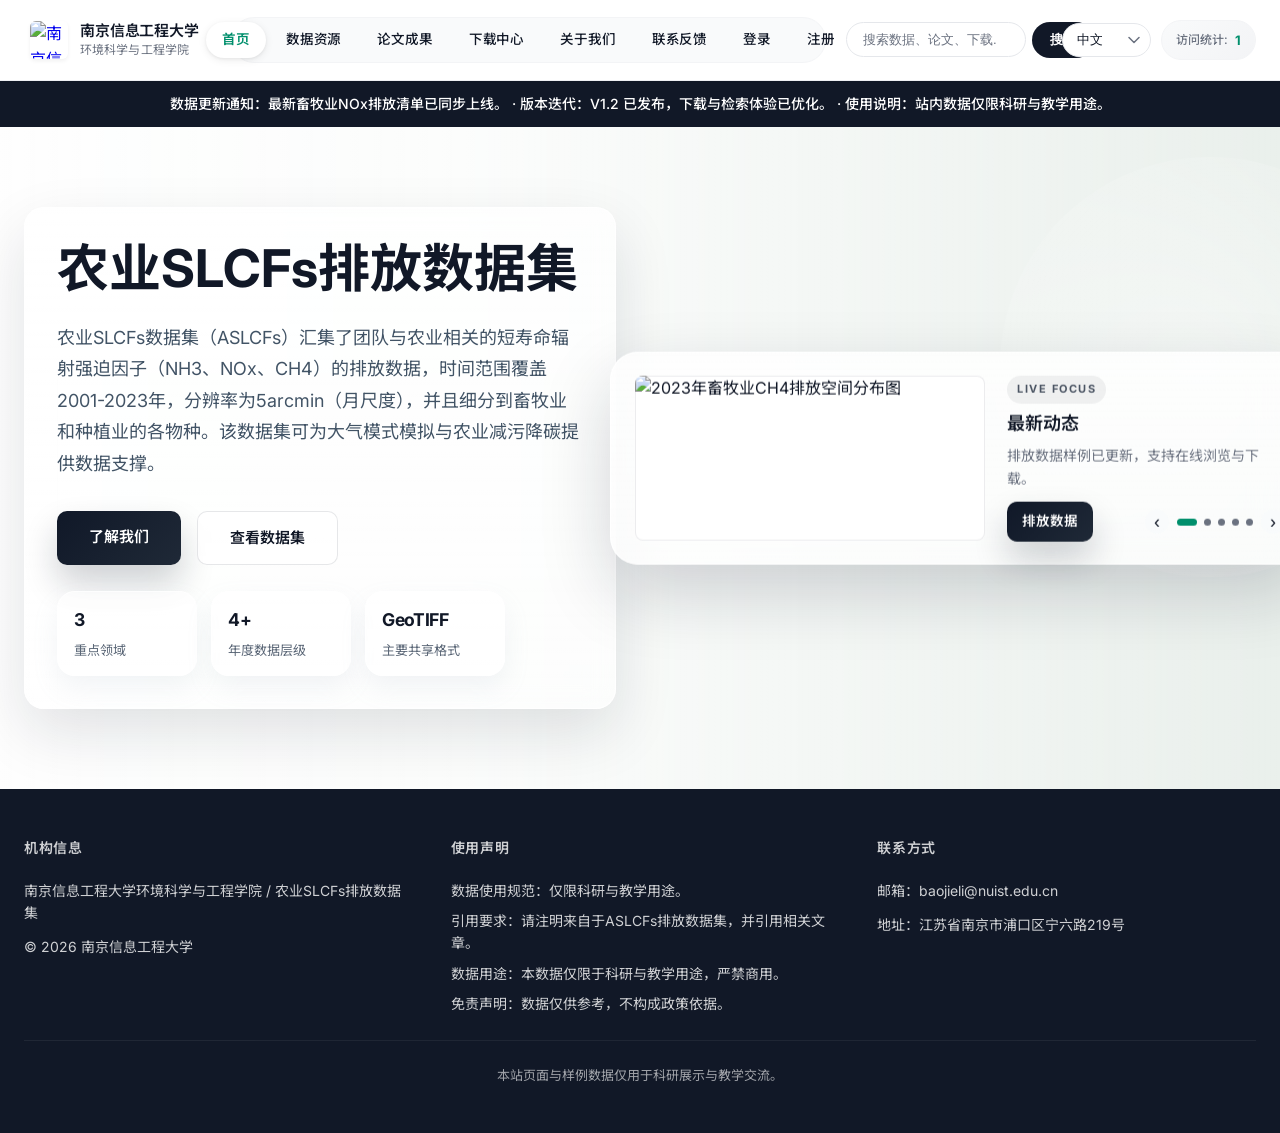
==== index.html @ 8c7c7a40 "Enlarge homepage news card" ====
﻿<!DOCTYPE html>
<html lang="zh-CN">
<head>
  <meta charset="UTF-8" />
  <meta name="viewport" content="width=device-width, initial-scale=1.0" />
  <title>农业SLCFs排放数据集</title>
  <meta name="description" content="聚焦大气复合污染机理、天气气候耦合影响与创新治理方法研究，服务区域环境管理与气候适应决策。提供排放数据。" />
  <meta name="keywords" content="大气污染,天气气候,环境科学,排放数据" />

  <!-- Preconnect to Google Fonts -->
  <link rel="preconnect" href="https://fonts.googleapis.com" />
  <link rel="preconnect" href="https://fonts.gstatic.com" crossorigin />
  <link rel="stylesheet" href="https://fonts.googleapis.com/css2?family=Inter:wght@300;400;500;600;700&family=Noto+Sans+SC:wght@300;400;500;600;700&display=swap" />

  <link rel="stylesheet" href="styles-modern.css?v=20260602l" />
  <script src="script.js?v=20260602l" defer></script>
</head>
<body data-page="home">
  <div class="page-shell">
    <div id="site-header-slot" class="site-shell-slot"></div>
    <div id="site-announcement-slot" class="site-shell-slot"></div>

    <header class="hero-section" id="top">
      <div class="hero-backgrounds" aria-hidden="true">
        <div class="hero-bg bg-traffic"></div>
        <div class="hero-bg bg-agriculture"></div>
        <div class="hero-bg bg-industrial"></div>
      </div>
      <div class="container">
        <div class="hero-copy">
          <h1 id="heroTitle">农业SLCFs排放数据集</h1>
          <p class="hero-text" id="heroText">农业SLCFs排放数据集汇集农业源短寿命气候强迫因子排放清单，为农业排放评估、模型模拟与协同减排研究提供数据支撑。</p>
          <div class="hero-buttons">
            <a href="about.html" class="button primary" id="buttonAbout">了解我们</a>
            <a href="resources.html" class="button secondary" id="buttonDataset">查看数据集</a>
          </div>
          <div class="hero-metrics" aria-label="研究方向概览">
            <div class="hero-metric">
              <strong>3</strong>
              <span>重点领域</span>
            </div>
            <div class="hero-metric">
              <strong>4+</strong>
              <span>年度数据层级</span>
            </div>
            <div class="hero-metric">
              <strong>GeoTIFF</strong>
              <span>主要共享格式</span>
            </div>
          </div>
        </div>

        <div class="hero-visual">
          <div class="floating-card home-news-card" id="homeNewsCarousel">
            <div class="home-news-media">
              <img src="assets/home-news/livestock-ch4-total.jpg" alt="2023年畜牧业CH4排放空间分布图" class="home-news-image is-active" data-news-index="0" />
              <img src="assets/home-news/livestock-nh3-species.jpg" alt="2023年畜牧业NH3排放空间分布图" class="home-news-image" data-news-index="1" />
              <img src="assets/home-news/planting-ch4.jpg" alt="2023年种植业CH4排放空间分布图" class="home-news-image" data-news-index="2" />
              <img src="assets/home-news/livestock-nox-species.jpg" alt="2023年畜牧业NOx排放空间分布图" class="home-news-image" data-news-index="3" />
              <img src="assets/home-news/planting-nh3-crops.jpg" alt="2023年种植业NH3排放空间分布图" class="home-news-image" data-news-index="4" />
            </div>
            <div class="home-news-content">
              <div class="home-news-copy">
                <p class="card-kicker">Live Focus</p>
                <p class="card-title" id="newsTitle">最新动态</p>
                <p id="newsText">排放数据样例已更新，支持在线浏览与下载。</p>
              </div>
              <div class="home-news-actions">
                <a href="resources.html" class="button primary home-news-link">排放数据</a>
                <div class="home-news-controls" aria-label="最新动态图片轮播">
                  <button type="button" class="home-news-arrow" data-news-action="prev" aria-label="上一张">‹</button>
                  <div class="home-news-dots">
                    <button type="button" class="home-news-dot is-active" data-news-dot="0" aria-label="第 1 张"></button>
                    <button type="button" class="home-news-dot" data-news-dot="1" aria-label="第 2 张"></button>
                    <button type="button" class="home-news-dot" data-news-dot="2" aria-label="第 3 张"></button>
                    <button type="button" class="home-news-dot" data-news-dot="3" aria-label="第 4 张"></button>
                    <button type="button" class="home-news-dot" data-news-dot="4" aria-label="第 5 张"></button>
                  </div>
                  <button type="button" class="home-news-arrow" data-news-action="next" aria-label="下一张">›</button>
                </div>
              </div>
            </div>
          </div>
        </div>
      </div>
    </header>

    <div id="site-footer-slot" class="site-shell-slot"></div>
  </div>
</body>
</html>
---- styles-modern.css ----
/* Google Fonts are now loaded in HTML for better performance */

:root {
  color-scheme: light;
  font-family: "Inter", "SF Pro Display", -apple-system, BlinkMacSystemFont, "Segoe UI", "Noto Sans SC", "PingFang SC", sans-serif;

  /* 极简黑白配色 - 优化版（符合 WCAG AA 标准） */
  --bg-primary: #FFFFFF;
  --bg-secondary: #F9FAFB;
  --bg-tertiary: #F3F4F6;
  --text-primary: #111827;
  --text-secondary: #6B7280;
  --text-tertiary: #6B7280;  /* 从 #9CA3AF 改为 #6B7280，对比度 5.39:1 */
  --accent: #008F6C;  /* 从 #00D9A3 改为 #008F6C，对比度 5.5:1 */
  --accent-hover: #007A5A;  /* 从 #00BF8F 改为 #007A5A，对比度 7.0:1 */
  --accent-light: rgba(0, 143, 108, 0.08);  /* 相应调整透明度颜色 */
  --border: #E5E7EB;
  --border-light: #F3F4F6;

  /* 阴影系统 - 更柔和 */
  --shadow-sm: 0 1px 2px 0 rgba(0, 0, 0, 0.05);
  --shadow-md: 0 4px 6px -1px rgba(0, 0, 0, 0.1), 0 2px 4px -1px rgba(0, 0, 0, 0.06);
  --shadow-lg: 0 10px 15px -3px rgba(0, 0, 0, 0.1), 0 4px 6px -2px rgba(0, 0, 0, 0.05);
  --shadow-xl: 0 20px 25px -5px rgba(0, 0, 0, 0.1), 0 10px 10px -5px rgba(0, 0, 0, 0.04);

  /* 圆角 */
  --radius-sm: 6px;
  --radius-md: 10px;
  --radius-lg: 14px;
  --radius-xl: 20px;

  /* 间距 */
  --space-xs: 8px;
  --space-sm: 16px;
  --space-md: 24px;
  --space-lg: 48px;
  --space-xl: 80px;
  --space-2xl: 120px;
}

* {
  box-sizing: border-box;
  margin: 0;
  padding: 0;
}

body {
  font-family: "Inter", "Noto Sans SC", "PingFang SC", sans-serif;
  background: var(--bg-primary);
  color: var(--text-primary);
  line-height: 1.6;
  -webkit-font-smoothing: antialiased;
  -moz-osx-font-smoothing: grayscale;
}

/* 页面容器 */
.page-shell {
  min-height: 100vh;
  display: flex;
  flex-direction: column;
}

.site-shell-slot {
  display: contents;
}

/* 顶部导航 */
.site-header {
  position: sticky;
  top: 0;
  z-index: 1000;
  background: rgba(255, 255, 255, 0.95);
  backdrop-filter: blur(24px) saturate(180%);
  -webkit-backdrop-filter: blur(24px) saturate(180%);
  border-bottom: 1px solid rgba(229, 231, 235, 0.6);
  padding: 12px 0;
  transition: all 0.3s cubic-bezier(0.4, 0, 0.2, 1);
  box-shadow: 0 1px 3px 0 rgba(0, 0, 0, 0.02), 0 1px 2px 0 rgba(0, 0, 0, 0.03);
}

.site-header .container {
  max-width: 1400px;
  margin: 0 auto;
  padding: 0 24px;
  display: flex;
  align-items: center;
  justify-content: space-between;
  gap: 20px;
  min-height: 56px;
}

/* Logo品牌区 */
.brand {
  display: flex;
  align-items: center;
  gap: 12px;
  text-decoration: none;
  flex-shrink: 0;
  min-width: 0;
  padding: 6px 12px 6px 6px;
  border-radius: var(--radius-md);
  transition: all 0.3s cubic-bezier(0.4, 0, 0.2, 1);
}

.brand:hover {
  background: var(--bg-secondary);
}

.brand-logo {
  width: 38px;
  height: 38px;
  object-fit: contain;
  border-radius: var(--radius-sm);
  transition: all 0.3s cubic-bezier(0.4, 0, 0.2, 1);
  box-shadow: 0 2px 4px rgba(0, 0, 0, 0.06);
}

.brand:hover .brand-logo {
  transform: scale(1.08) rotate(2deg);
  box-shadow: 0 4px 8px rgba(0, 0, 0, 0.1);
}

.brand-copy {
  display: flex;
  flex-direction: column;
  gap: 3px;
}

.brand-name {
  font-size: 15px;
  font-weight: 600;
  color: var(--text-primary);
  letter-spacing: -0.01em;
  transition: color 0.2s ease;
  line-height: 1.2;
  white-space: nowrap;
}

.brand:hover .brand-name {
  color: var(--accent);
}

.brand-subtitle {
  font-size: 12px;
  color: var(--text-secondary);
  font-weight: 400;
  line-height: 1.2;
  white-space: nowrap;
  letter-spacing: 0.01em;
}

/* 导航菜单 */
.site-nav {
  display: flex;
  gap: 4px;
  align-items: center;
  justify-content: center;
  flex: 1 1 auto;
  min-width: 0;
  flex-wrap: nowrap;
  padding: 4px;
  background: var(--bg-secondary);
  border-radius: 999px;
  border: 1px solid var(--border-light);
}

.site-nav a {
  padding: 9px 16px;
  font-size: 13.5px;
  font-weight: 500;
  color: var(--text-primary);
  text-decoration: none;
  border-radius: 999px;
  transition: all 0.25s cubic-bezier(0.4, 0, 0.2, 1);
  position: relative;
  white-space: nowrap;
  line-height: 1.3;
  letter-spacing: -0.01em;
}

.site-nav a:hover {
  background: rgba(255, 255, 255, 0.8);
  color: var(--accent);
  transform: translateY(-1px);
  box-shadow: 0 2px 8px rgba(0, 0, 0, 0.06);
}

.site-nav a.active {
  background: white;
  color: var(--accent);
  font-weight: 600;
  box-shadow: 0 2px 8px rgba(0, 0, 0, 0.08), 0 1px 3px rgba(0, 0, 0, 0.06);
}

.site-nav a.active::after {
  display: none;
}

/* 右侧操作区 */
.site-actions {
  display: flex;
  align-items: center;
  gap: 10px;
  flex: 0 1 auto;
  min-width: 0;
}

.search-form {
  display: flex;
  gap: 6px;
  min-width: 0;
  align-items: center;
}

.search-form input {
  width: 180px;
  padding: 9px 16px;
  font-size: 13px;
  border: 1px solid var(--border);
  border-radius: 999px;
  background: var(--bg-primary);
  color: var(--text-primary);
  transition: all 0.3s cubic-bezier(0.4, 0, 0.2, 1);
  font-weight: 400;
}

.search-form input::placeholder {
  color: var(--text-tertiary);
}

.search-form input:focus {
  outline: none;
  border-color: var(--accent);
  box-shadow: 0 0 0 4px var(--accent-light), 0 2px 8px rgba(0, 0, 0, 0.06);
  width: 220px;
}

.search-form button {
  padding: 9px 18px;
  font-size: 13px;
  font-weight: 600;
  background: var(--text-primary);
  color: white;
  border: none;
  border-radius: 999px;
  cursor: pointer;
  transition: all 0.25s cubic-bezier(0.4, 0, 0.2, 1);
  white-space: nowrap;
  letter-spacing: -0.01em;
}

.search-form button:hover {
  background: var(--text-secondary);
  transform: translateY(-2px);
  box-shadow: 0 4px 12px rgba(0, 0, 0, 0.15);
}

.search-form button:active {
  transform: translateY(0);
  box-shadow: 0 2px 6px rgba(0, 0, 0, 0.1);
}

.language-select {
  padding: 9px 32px 9px 14px;
  font-size: 12.5px;
  border: 1px solid var(--border);
  border-radius: 999px;
  background: var(--bg-primary);
  color: var(--text-primary);
  cursor: pointer;
  transition: all 0.2s ease;
  font-weight: 500;
  appearance: none;
  background-image: url("data:image/svg+xml,%3Csvg width='12' height='8' viewBox='0 0 12 8' fill='none' xmlns='http://www.w3.org/2000/svg'%3E%3Cpath d='M1 1.5L6 6.5L11 1.5' stroke='%236B7280' stroke-width='1.5' stroke-linecap='round' stroke-linejoin='round'/%3E%3C/svg%3E");
  background-repeat: no-repeat;
  background-position: right 10px center;
}

.language-select:hover {
  border-color: var(--text-secondary);
  background-color: var(--bg-secondary);
  box-shadow: 0 2px 6px rgba(0, 0, 0, 0.05);
}

.language-select:focus {
  outline: none;
  border-color: var(--accent);
  box-shadow: 0 0 0 4px var(--accent-light);
}

.visit-stats {
  display: flex;
  align-items: center;
  gap: 7px;
  padding: 9px 14px;
  background: linear-gradient(135deg, var(--bg-secondary) 0%, var(--bg-tertiary) 100%);
  border-radius: 999px;
  font-size: 12px;
  white-space: nowrap;
  border: 1px solid var(--border-light);
  transition: all 0.3s cubic-bezier(0.4, 0, 0.2, 1);
}

.visit-stats:hover {
  background: linear-gradient(135deg, var(--bg-tertiary) 0%, var(--border-light) 100%);
  border-color: var(--border);
  transform: translateY(-1px);
  box-shadow: 0 2px 8px rgba(0, 0, 0, 0.06);
}

.visit-stats span {
  color: var(--text-secondary);
  font-weight: 500;
}

.visit-stats strong {
  color: var(--accent);
  font-weight: 700;
  font-size: 13px;
}

.admin-only {
  display: none;
}

/* 公告栏 */
.announcement-bar {
  background: var(--text-primary);
  color: white;
  padding: 12px 0;
  overflow: hidden;
}

.ticker {
  max-width: 1280px;
  margin: 0 auto;
  padding: 0 var(--space-md);
  text-align: center;
  font-size: 14px;
  font-weight: 500;
}

/* Hero区域 */
.hero-section {
  position: relative;
  padding: var(--space-xl) var(--space-md);
  background: #dfe8e2;
  overflow: hidden;
}

.hero-section::before {
  content: "";
  position: absolute;
  inset: 0;
  background:
    linear-gradient(90deg, rgba(255, 255, 255, 0.96) 0%, rgba(255, 255, 255, 0.88) 38%, rgba(255, 255, 255, 0.62) 68%, rgba(255, 255, 255, 0.34) 100%);
  z-index: 1;
}

.hero-backgrounds {
  position: absolute;
  inset: 0;
  overflow: hidden;
}

.hero-bg {
  position: absolute;
  inset: -4%;
  background-position: center;
  background-repeat: no-repeat;
  background-size: cover;
  opacity: 0;
  transform: scale(1.06);
  animation: heroBackgroundCycle 18s ease-in-out infinite;
}

.bg-traffic {
  background-image:
    linear-gradient(135deg, rgba(18, 36, 48, 0.28), rgba(13, 24, 30, 0.14)),
    url("交通.jpg");
  animation-delay: 0s;
}

.bg-agriculture {
  background-image:
    linear-gradient(135deg, rgba(22, 44, 24, 0.22), rgba(12, 20, 12, 0.1)),
    url("农业.jpg");
  animation-delay: 6s;
}

.bg-industrial {
  background-image:
    linear-gradient(135deg, rgba(40, 28, 20, 0.24), rgba(20, 16, 12, 0.12)),
    url("工业.jpg");
  animation-delay: 12s;
}

.hero-section .container {
  max-width: 1280px;
  margin: 0 auto;
  display: grid;
  grid-template-columns: 1fr 1fr;
  gap: var(--space-lg);
  align-items: center;
  position: relative;
  z-index: 2;
}

.hero-copy {
  max-width: 720px;
  padding: 28px;
  border-radius: var(--radius-xl);
  background: rgba(255, 255, 255, 0.5);
  backdrop-filter: blur(10px);
  -webkit-backdrop-filter: blur(10px);
  border: 1px solid rgba(255, 255, 255, 0.55);
  box-shadow: var(--shadow-lg);
}

.hero-subtitle {
  font-size: 14px;
  font-weight: 600;
  color: var(--accent);
  text-transform: uppercase;
  letter-spacing: 0.1em;
  margin-bottom: 16px;
}

.hero-copy h1 {
  font-size: 52px;
  font-weight: 700;
  line-height: 1.1;
  letter-spacing: 0;
  color: var(--text-primary);
  margin-bottom: 24px;
  white-space: nowrap;
}

.hero-text {
  font-size: 18px;
  line-height: 1.72;
  color: var(--text-secondary);
  margin-bottom: 32px;
}

.hero-buttons {
  display: flex;
  gap: 16px;
}

.button {
  padding: 14px 32px;
  font-size: 15px;
  font-weight: 600;
  text-decoration: none;
  border-radius: var(--radius-md);
  transition: all 0.25s cubic-bezier(0.4, 0, 0.2, 1);
  display: inline-block;
  cursor: pointer;
}

.button.primary {
  background: var(--text-primary);
  color: white;
  border: none;
}

.button.primary:hover {
  background: var(--text-secondary);
  transform: translateY(-2px);
  box-shadow: var(--shadow-lg);
}

.button.primary:active {
  transform: translateY(0);
  box-shadow: var(--shadow-md);
}

.button.secondary {
  background: var(--bg-secondary);
  color: var(--text-primary);
  border: 1px solid var(--border);
}

.button.secondary:hover {
  background: var(--bg-tertiary);
  border-color: var(--text-primary);
  transform: translateY(-1px);
  box-shadow: var(--shadow-sm);
}

/* Hero视觉区 */
.hero-visual {
  position: relative;
  height: 400px;
}

.floating-card {
  position: absolute;
  top: 50%;
  left: 50%;
  transform: translate(-50%, -50%);
  background: white;
  padding: 32px;
  border-radius: var(--radius-xl);
  box-shadow: var(--shadow-xl);
  max-width: 400px;
  border: 1px solid var(--border-light);
  animation: float 6s ease-in-out infinite;
}

.home-news-card {
  display: grid;
  position: absolute;
  grid-template-columns: 350px minmax(0, 1fr);
  grid-template-rows: auto;
  gap: 22px;
  width: min(700px, 92vw);
  max-width: 700px;
  min-height: 210px;
  padding: 22px 24px;
  overflow: visible;
}

.home-news-media {
  position: relative;
  min-height: auto;
  aspect-ratio: 2.12 / 1;
  align-self: center;
  overflow: hidden;
  border-radius: 8px;
  background: #fff;
  box-shadow: inset 0 0 0 1px rgba(15, 23, 42, 0.08);
}

.home-news-image {
  position: absolute;
  inset: 0;
  width: 100%;
  height: 100%;
  object-fit: contain;
  opacity: 0;
  transform: scale(0.965);
  transition: opacity 0.6s ease, transform 0.8s ease;
}

.home-news-image.is-active {
  opacity: 1;
  transform: scale(1);
}

.home-news-content {
  display: grid;
  align-items: flex-start;
  align-content: center;
  gap: 12px;
  min-width: 0;
}

.home-news-copy {
  min-width: 0;
}

.home-news-content .card-kicker {
  width: fit-content;
  margin-bottom: 8px;
  padding: 5px 10px;
  font-size: 11px;
}

.home-news-content .card-title {
  margin-bottom: 8px;
  font-size: 18px;
  line-height: 1.35;
}

.home-news-content #newsText {
  margin-bottom: 0;
  font-size: 14px;
  line-height: 1.65;
}

.home-news-link {
  align-self: center;
  min-width: auto;
  justify-content: center;
  white-space: nowrap;
  padding: 9px 15px;
  font-size: 13.5px;
  color: var(--accent);
  background: rgba(0, 217, 163, 0.09);
  border: 1px solid rgba(0, 153, 115, 0.18);
  box-shadow: none;
}

.home-news-actions {
  display: flex;
  align-items: center;
  justify-content: space-between;
  gap: 12px;
  width: 100%;
}

.home-news-controls {
  position: static;
  transform: none;
  display: flex;
  align-items: center;
  justify-content: flex-end;
  gap: 8px;
  padding: 0;
  border-radius: 0;
  background: transparent;
  box-shadow: none;
  backdrop-filter: none;
}

.home-news-arrow,
.home-news-dot {
  border: 0;
  cursor: pointer;
}

.home-news-arrow {
  width: 24px;
  height: 24px;
  border-radius: 50%;
  background: rgba(248, 250, 252, 0.84);
  color: var(--text-primary);
  font-size: 18px;
  line-height: 1;
}

.home-news-arrow:hover {
  background: var(--accent-light);
  color: var(--accent);
}

.home-news-dots {
  display: flex;
  gap: 7px;
}

.home-news-dot {
  width: 7px;
  height: 7px;
  border-radius: 50%;
  background: var(--text-tertiary);
  padding: 0;
}

.home-news-dot.is-active {
  width: 20px;
  border-radius: 999px;
  background: var(--accent);
}

.floating-card.home-news-card {
  width: min(700px, 92vw);
  max-width: 700px;
  padding: 22px 24px;
}

@keyframes float {
  0%, 100% {
    transform: translate(-50%, -50%);
  }
  50% {
    transform: translate(-50%, -54%);
  }
}

@keyframes heroBackgroundCycle {
  0% {
    opacity: 0;
    transform: scale(1.08);
  }
  8% {
    opacity: 1;
  }
  28% {
    opacity: 1;
    transform: scale(1.02);
  }
  38% {
    opacity: 0;
    transform: scale(1);
  }
  100% {
    opacity: 0;
    transform: scale(1);
  }
}

/* Override the hero image URLs with ASCII-safe encoded filenames. */
.bg-traffic {
  background-image:
    linear-gradient(135deg, rgba(18, 36, 48, 0.28), rgba(13, 24, 30, 0.14)),
    url("%E4%BA%A4%E9%80%9A.jpg");
}

.bg-agriculture {
  background-image:
    linear-gradient(135deg, rgba(22, 44, 24, 0.22), rgba(12, 20, 12, 0.1)),
    url("%E5%86%9C%E4%B8%9A.jpg");
}

.bg-industrial {
  background-image:
    linear-gradient(135deg, rgba(40, 28, 20, 0.24), rgba(20, 16, 12, 0.12)),
    url("%E5%B7%A5%E4%B8%9A.jpg");
}

@media (prefers-reduced-motion: reduce) {
  .hero-bg {
    animation: none;
    transform: none;
  }

  .bg-traffic {
    opacity: 1;
  }
}

.hero-section {
  isolation: isolate;
}

.hero-section::after {
  content: "";
  position: absolute;
  right: -140px;
  top: 30px;
  width: 420px;
  height: 420px;
  border-radius: 50%;
  background: radial-gradient(circle, rgba(255, 255, 255, 0.44), rgba(255, 255, 255, 0));
  z-index: 1;
  pointer-events: none;
}

.hero-bg {
  will-change: opacity, transform;
}

.hero-copy {
  padding: 32px;
  background: linear-gradient(180deg, rgba(255, 255, 255, 0.72), rgba(255, 255, 255, 0.56));
  backdrop-filter: blur(14px);
  -webkit-backdrop-filter: blur(14px);
  border: 1px solid rgba(255, 255, 255, 0.72);
  box-shadow: 0 24px 60px rgba(17, 24, 39, 0.12);
}

.hero-subtitle {
  display: inline-flex;
  align-items: center;
  gap: 10px;
  padding: 8px 14px;
  font-size: 12px;
  letter-spacing: 0.16em;
  margin-bottom: 18px;
  border-radius: 999px;
  background: rgba(255, 255, 255, 0.68);
  border: 1px solid rgba(0, 217, 163, 0.18);
}

.hero-subtitle::before {
  content: "";
  width: 8px;
  height: 8px;
  border-radius: 50%;
  background: var(--accent);
  box-shadow: 0 0 0 6px rgba(0, 217, 163, 0.12);
}

.hero-text {
  line-height: 1.75;
  color: #425466;
  max-width: 48ch;
}

.hero-buttons {
  margin-bottom: 26px;
  flex-wrap: wrap;
}

.button.primary {
  background: linear-gradient(135deg, #101828, #1f2937);
  box-shadow: 0 18px 34px rgba(17, 24, 39, 0.2);
}

.button.primary:hover {
  background: linear-gradient(135deg, #0f172a, #111827);
}

.button.secondary {
  background: rgba(255, 255, 255, 0.72);
  border: 1px solid rgba(17, 24, 39, 0.1);
}

.button.secondary:hover {
  background: rgba(255, 255, 255, 0.94);
  border-color: rgba(17, 24, 39, 0.18);
}

.hero-metrics {
  display: flex;
  gap: 14px;
  flex-wrap: wrap;
}

.hero-metric {
  min-width: 140px;
  padding: 14px 16px;
  border-radius: 18px;
  background: rgba(255, 255, 255, 0.58);
  border: 1px solid rgba(255, 255, 255, 0.8);
  box-shadow: 0 12px 26px rgba(148, 163, 184, 0.12);
}

.hero-metric strong {
  display: block;
  font-size: 1.1rem;
  color: var(--text-primary);
  letter-spacing: -0.02em;
}

.hero-metric span {
  display: block;
  margin-top: 6px;
  font-size: 0.82rem;
  color: #5b6777;
}

.floating-card {
  width: min(100%, 410px);
  padding: 30px;
  border-radius: 28px;
  background: linear-gradient(180deg, rgba(255, 255, 255, 0.84), rgba(255, 255, 255, 0.72));
  border: 1px solid rgba(255, 255, 255, 0.82);
  box-shadow: 0 28px 70px rgba(15, 23, 42, 0.18);
  backdrop-filter: blur(14px);
  -webkit-backdrop-filter: blur(14px);
}

.card-kicker {
  display: inline-flex;
  align-items: center;
  padding: 6px 10px;
  margin-bottom: 14px;
  border-radius: 999px;
  background: rgba(17, 24, 39, 0.06);
  color: #4b5563;
  font-size: 11px;
  font-weight: 700;
  letter-spacing: 0.14em;
  text-transform: uppercase;
}

.card-title {
  font-weight: 700;
}

.floating-card p:last-child {
  color: #475569;
  line-height: 1.72;
}

.sector-tags {
  margin-top: 18px;
}

.sector-tag {
  padding: 8px 14px;
  font-weight: 600;
  background: rgba(255, 255, 255, 0.7);
  color: #475569;
  border-radius: 999px;
  border: 1px solid rgba(148, 163, 184, 0.22);
}

.sector-tag.active {
  box-shadow: 0 14px 24px rgba(0, 217, 163, 0.22);
}

@media (max-width: 1024px) {
  .inventory-list-section {
    grid-template-columns: 1fr;
    gap: 18px;
  }

  .inventory-sidebar {
    display: grid;
    grid-template-columns: repeat(2, minmax(0, 1fr));
    gap: 16px;
  }

  .inventory-sidebar-block + .inventory-sidebar-block {
    margin-top: 0;
    padding-top: 0;
    border-top: 0;
  }

  .inventory-table-head {
    grid-template-columns: 1fr;
  }

  .inventory-table-tools {
    grid-template-columns: repeat(3, minmax(0, 1fr));
  }

  .hero-section::before {
    background: linear-gradient(180deg, rgba(255, 255, 255, 0.94) 0%, rgba(255, 255, 255, 0.84) 46%, rgba(255, 255, 255, 0.7) 100%);
  }

  .hero-copy {
    max-width: 100%;
  }
}

@media (max-width: 1200px) {
  .site-header .container {
    gap: 8px;
  }

  .brand-subtitle {
    display: none;
  }

  .site-nav a {
    padding: 7px 8px;
    font-size: 12.5px;
  }

  .search-form input {
    width: 128px;
  }

  .search-form input:focus {
    width: 148px;
  }

  .visit-stats #statLabel {
    display: none;
  }
}

@media (max-width: 900px) {
  .site-header .container {
    flex-wrap: wrap;
    justify-content: center;
    row-gap: 8px;
  }

  .brand {
    order: 1;
  }

  .site-actions {
    order: 2;
  }

  .site-nav {
    order: 3;
    width: 100%;
    flex-wrap: nowrap;
    overflow-x: auto;
    justify-content: flex-start;
    padding-bottom: 2px;
    scrollbar-width: none;
  }

  .site-nav::-webkit-scrollbar {
    display: none;
  }
}

@media (max-width: 768px) {
  .inventory-list-section {
    padding-top: 16px;
  }

  .inventory-sidebar {
    grid-template-columns: 1fr;
  }

  .inventory-table-tools {
    grid-template-columns: 1fr;
  }

  .inventory-table-footer {
    align-items: flex-start;
    flex-direction: column;
    padding: 16px;
  }

  .hero-copy {
    padding: 22px;
  }

  .hero-metrics {
    gap: 10px;
  }

  .hero-metric {
    flex: 1 1 100%;
  }
}

.card-title {
  font-size: 18px;
  font-weight: 600;
  color: var(--text-primary);
  margin-bottom: 12px;
}

.floating-card p:last-child {
  font-size: 15px;
  color: var(--text-secondary);
  line-height: 1.6;
}

/* 行业标签 */
.sector-tags {
  display: flex;
  gap: 8px;
  margin-top: 16px;
  flex-wrap: wrap;
}

.sector-tag {
  padding: 6px 14px;
  font-size: 13px;
  font-weight: 500;
  background: var(--bg-secondary);
  color: var(--text-secondary);
  border-radius: 20px;
  border: 1px solid var(--border-light);
  cursor: pointer;
  transition: all 0.3s cubic-bezier(0.4, 0, 0.2, 1);
  user-select: none;
}

.sector-tag:hover {
  background: var(--accent-light);
  color: var(--accent);
  border-color: var(--accent);
  transform: translateY(-2px);
  box-shadow: var(--shadow-sm);
}

.sector-tag.active {
  background: var(--accent);
  color: white;
  border-color: var(--accent);
  box-shadow: var(--shadow-md);
}

.sector-tag[data-sector="emission"]:hover,
.sector-tag[data-sector="emission"].active {
  background: #3B82F6;
  border-color: #3B82F6;
  color: white;
}

/* 内容区域 */
main {
  flex: 1;
  padding: var(--space-xl) var(--space-md);
  max-width: 1280px;
  margin: 0 auto;
  width: 100%;
}

.content-section {
  margin-bottom: var(--space-xl);
}

.section-header {
  text-align: center;
  margin-bottom: var(--space-lg);
}

.section-header h1,
.section-header h2 {
  font-size: 42px;
  font-weight: 700;
  letter-spacing: -0.02em;
  color: var(--text-primary);
  margin-bottom: 16px;
}

.section-header p {
  font-size: 18px;
  color: var(--text-secondary);
  max-width: 700px;
  margin: 0 auto;
}

body[data-page="about"] .content-section:first-of-type {
  margin-bottom: 72px;
}

body[data-page="about"] .content-section:first-of-type .section-header {
  max-width: 900px;
  margin: 0 auto;
  padding: 14px 0 8px;
}

body[data-page="about"] .content-section:first-of-type .section-header h1 {
  font-family: "Noto Sans SC", "PingFang SC", "Inter", sans-serif;
  font-size: 44px;
  font-weight: 700;
  line-height: 1.18;
  letter-spacing: 0;
  margin-bottom: 22px;
}

body[data-page="about"] .content-section:first-of-type .section-header p {
  max-width: 820px;
  font-family: "Noto Sans SC", "PingFang SC", "Inter", sans-serif;
  font-size: 20px;
  font-weight: 400;
  line-height: 1.95;
  color: #374151;
  text-align: left;
  text-wrap: pretty;
}

/* 特性网格 */
.feature-grid {
  display: grid;
  grid-template-columns: repeat(auto-fit, minmax(300px, 1fr));
  gap: 24px;
}

.feature-card {
  padding: 32px;
  background: var(--bg-secondary);
  border-radius: var(--radius-lg);
  border: 1px solid var(--border-light);
  transition: all 0.3s cubic-bezier(0.4, 0, 0.2, 1);
}

.feature-card:hover {
  transform: translateY(-6px);
  box-shadow: var(--shadow-lg);
  border-color: var(--border);
  background: white;
}

.feature-card h3 {
  font-size: 20px;
  font-weight: 600;
  color: var(--text-primary);
  margin-bottom: 12px;
}

.feature-card p {
  font-size: 15px;
  color: var(--text-secondary);
  line-height: 1.6;
}

/* 团队网格 */
.team-grid {
  display: grid;
  grid-template-columns: repeat(auto-fill, minmax(250px, 1fr));
  gap: 24px;
}

.team-grid .team-card:nth-child(3) {
  grid-column-start: 1;
}

.team-card {
  text-align: center;
  padding: 32px;
  background: white;
  border: 1px solid var(--border-light);
  border-radius: var(--radius-lg);
  transition: all 0.3s cubic-bezier(0.4, 0, 0.2, 1);
}

.team-card:hover {
  box-shadow: var(--shadow-lg);
  transform: translateY(-6px);
  border-color: var(--accent-light);
}

.team-card-placeholder {
  background: #f8fafc;
  border-style: dashed;
  box-shadow: none;
}

.team-card-placeholder:hover {
  box-shadow: none;
  transform: none;
  border-color: var(--border-light);
}

.team-card-photo-placeholder {
  width: 100px;
  height: 100px;
  border-radius: 50%;
  margin: 0 auto 16px;
  background: linear-gradient(135deg, #eef2f7 0%, #f8fafc 100%);
  border: 3px dashed #d7dce3;
}

.team-card img {
  width: 100px;
  height: 100px;
  border-radius: 50%;
  object-fit: cover;
  margin-bottom: 16px;
  border: 3px solid var(--bg-secondary);
}

.team-card img.team-photo-guwangjinli {
  object-position: 50% 19%;
  transform: scale(1.18);
}

.team-card img.team-photo-zhangweimeng {
  object-position: 50% 21%;
  transform: scale(1.2);
}

.team-card img.team-photo-tangjuntian {
  object-position: 50% 18%;
  transform: scale(1.12);
}

.team-card img.team-photo-yangjunjie {
  object-position: 50% 24%;
  transform: scale(1.16);
}

.team-card img.team-photo-liaohong {
  object-position: 50% 16%;
}

.team-card h3 {
  font-size: 18px;
  font-weight: 600;
  color: var(--text-primary);
  margin-bottom: 8px;
}

.team-card p {
  font-size: 14px;
  color: var(--text-secondary);
}

/* 页脚 */
.site-footer {
  background: var(--text-primary);
  color: white;
  padding: var(--space-lg) var(--space-md);
  margin-top: auto;
}

.footer-grid {
  max-width: 1280px;
  margin: 0 auto;
  display: grid;
  grid-template-columns: repeat(auto-fit, minmax(250px, 1fr));
  gap: var(--space-lg);
  margin-bottom: var(--space-md);
}

.footer-column {
  display: flex;
  flex-direction: column;
  gap: 12px;
}

.footer-title {
  font-size: 14px;
  font-weight: 600;
  text-transform: uppercase;
  letter-spacing: 0.05em;
  margin-bottom: 8px;
  opacity: 0.6;
}

.footer-column p,
.footer-column li {
  font-size: 14px;
  line-height: 1.6;
  opacity: 0.8;
}

.legal-list {
  list-style: none;
  display: flex;
  flex-direction: column;
  gap: 8px;
}

.footer-note {
  text-align: center;
  font-size: 13px;
  opacity: 0.6;
  padding-top: var(--space-md);
  border-top: 1px solid rgba(255, 255, 255, 0.1);
  max-width: 1280px;
  margin: 0 auto;
}

/* 筛选栏 */
.filter-bar {
  display: flex;
  gap: 12px;
  margin-bottom: var(--space-lg);
  flex-wrap: wrap;
}

.filter-select {
  padding: 10px 16px;
  font-size: 14px;
  border: 1px solid var(--border);
  border-radius: var(--radius-sm);
  background: var(--bg-primary);
  color: var(--text-primary);
  cursor: pointer;
  min-width: 150px;
  transition: all 0.2s ease;
}

.filter-select:hover {
  border-color: var(--text-secondary);
}

.filter-select:focus {
  outline: none;
  border-color: var(--accent);
  box-shadow: 0 0 0 3px var(--accent-light);
}

/* 数据网格 */
.data-grid {
  display: grid;
  grid-template-columns: repeat(auto-fill, minmax(320px, 1fr));
  gap: 24px;
}

.data-card {
  padding: 24px;
  background: white;
  border: 1px solid var(--border-light);
  border-radius: var(--radius-lg);
  transition: all 0.3s cubic-bezier(0.4, 0, 0.2, 1);
}

.data-card:hover {
  box-shadow: var(--shadow-lg);
  transform: translateY(-6px);
  border-color: var(--border);
}

.data-card h3 {
  font-size: 18px;
  font-weight: 600;
  color: var(--text-primary);
  margin-bottom: 12px;
}

.data-card p {
  font-size: 14px;
  color: var(--text-secondary);
  line-height: 1.6;
  margin-bottom: 16px;
}

.data-card .meta {
  display: flex;
  gap: 16px;
  font-size: 13px;
  color: var(--text-tertiary);
  margin-bottom: 16px;
}

.data-card .button {
  width: 100%;
  text-align: center;
  padding: 10px 20px;
  font-size: 14px;
}

.inventory-list-section {
  display: grid;
  grid-template-columns: 168px minmax(0, 1fr);
  gap: 30px;
  align-items: start;
  width: min(1140px, 100%);
  margin: 0 auto;
  padding: 30px 0 64px;
}

.inventory-sidebar {
  background: #ffffff;
  border: 1px solid rgba(17, 24, 39, 0.08);
  box-shadow: 0 4px 12px rgba(17, 24, 39, 0.08);
  padding: 14px 16px 16px;
}

.inventory-sidebar-block + .inventory-sidebar-block {
  margin-top: 16px;
  padding-top: 14px;
  border-top: 1px solid rgba(17, 24, 39, 0.1);
}

.inventory-sidebar-title {
  width: 100%;
  display: flex;
  align-items: center;
  justify-content: space-between;
  border: 0;
  background: transparent;
  color: #111827;
  font: inherit;
  font-size: 15px;
  font-weight: 700;
  cursor: pointer;
  padding: 0 0 10px;
}

.inventory-menu {
  display: grid;
  gap: 4px;
  max-height: calc(100vh - 190px);
  overflow-y: auto;
  padding-right: 4px;
}

.inventory-menu a {
  position: relative;
  display: flex;
  align-items: center;
  justify-content: flex-start;
  min-height: 30px;
  color: #4b5563;
  text-decoration: none;
  font-size: 14px;
  line-height: 1.4;
  padding: 4px 10px;
  border-radius: 6px;
  transition: background-color 0.18s ease, color 0.18s ease;
}

.inventory-menu a:hover,
.inventory-menu a.active {
  color: #2f65c8;
  font-weight: 700;
  background: rgba(47, 101, 200, 0.08);
}

.inventory-menu-group {
  color: #111827;
  margin-top: 4px;
  font-weight: 700;
  justify-content: space-between !important;
  padding: 4px 2px 4px 0 !important;
}

.inventory-menu-caret {
  display: inline-flex;
  align-items: center;
  justify-content: center;
  width: 16px;
  height: 16px;
  margin-left: 6px;
  color: #94a3b8;
  font-size: 12px;
  line-height: 1;
  transform: translateY(-1px);
}

.inventory-menu-child {
  font-size: 13px !important;
}

.inventory-menu-child::before {
  content: "";
  position: absolute;
  left: 0;
  top: 50%;
  width: 6px;
  height: 6px;
  border-radius: 999px;
  background: #c7d2e4;
  transform: translateY(-50%);
}

.inventory-menu-parent::after {
  content: "▸";
  position: absolute;
  right: 8px;
  left: auto;
  top: 50%;
  bottom: auto;
  width: auto;
  color: #94a3b8;
  background: transparent;
  font-size: 11px;
  line-height: 1;
  transform: translateY(-50%);
  transition: transform 0.18s ease;
}

.inventory-menu-parent.is-expanded::after {
  transform: translateY(-50%) rotate(90deg);
}

.inventory-menu a.is-collapsed {
  display: none;
}

.inventory-menu a.has-active-descendant {
  color: #2f65c8 !important;
  background: rgba(47, 101, 200, 0.045);
}

.inventory-menu-level-1 {
  padding-left: 14px !important;
  font-size: 14px !important;
  font-weight: 700;
  color: #111827 !important;
}

.inventory-menu-level-1::before {
  left: 0;
  width: 7px;
  height: 7px;
  background: #356ac3;
}

.inventory-menu-level-2 {
  padding-left: 30px !important;
  font-weight: 700;
  color: #1f2937 !important;
}

.inventory-menu-level-2::before {
  left: 14px;
}

.inventory-menu-level-3 {
  padding-left: 46px !important;
  font-weight: 600;
  color: #374151 !important;
}

.inventory-menu-level-3::before {
  left: 28px;
}

.inventory-menu-level-4 {
  padding-left: 62px !important;
  font-weight: 600;
  color: #4b5563 !important;
}

.inventory-menu-level-4::before {
  left: 42px;
}

.inventory-menu-level-5 {
  padding-left: 78px !important;
  color: #6b7280 !important;
}

.inventory-menu-level-5::before {
  left: 56px;
}

#inventoryMenuLivestock,
#inventoryMenuNoxLivestock {
  white-space: nowrap;
}

.inventory-menu-leaf::after {
  display: none;
}

.inventory-menu-placeholder {
  display: block;
  padding: 0 0 4px 14px;
  color: #9ca3af;
  font-size: 12px;
  line-height: 1.5;
}

.inventory-menu-disabled {
  color: #9ca3af !important;
  cursor: default;
  pointer-events: none;
}

.inventory-main-panel {
  min-width: 0;
}

.inventory-table-head {
  display: grid;
  grid-template-columns: minmax(180px, 1fr) minmax(0, 2fr);
  gap: 20px;
  align-items: end;
  margin-bottom: 12px;
}

.inventory-table-head h1 {
  color: #356ac3;
  font-size: 24px;
  line-height: 1.2;
  letter-spacing: 0;
  margin: 0;
}

.inventory-table-head p {
  margin: 8px 0 0;
  color: #6b7280;
  font-size: 13px;
  line-height: 1.6;
}

.inventory-table-tools {
  display: grid;
  grid-template-columns: repeat(4, minmax(90px, 1fr));
  gap: 8px;
}

.inventory-table-tools label {
  display: grid;
  gap: 4px;
  min-width: 0;
}

.inventory-table-tools span {
  color: #4b5563;
  font-size: 12px;
  font-weight: 600;
}

.inventory-table-tools select,
.inventory-table-tools input {
  width: 100%;
  border: 1px solid #d7dce3;
  border-radius: 4px;
  background: #ffffff;
  color: #111827;
  font-size: 12px;
  padding: 7px 8px;
  min-height: 32px;
}

.inventory-table-card {
  overflow-x: auto;
  background: #ffffff;
  border: 1px solid rgba(17, 24, 39, 0.06);
  box-shadow: 0 3px 10px rgba(17, 24, 39, 0.1);
}

.inventory-table {
  width: 100%;
  min-width: 910px;
  border-collapse: collapse;
  color: #111827;
  font-size: 13px;
  line-height: 1.35;
}

.inventory-table th,
.inventory-table td {
  padding: 12px 10px;
  border-bottom: 1px solid #d7dce3;
  text-align: center;
  vertical-align: middle;
}

.inventory-table th {
  color: #111827;
  font-weight: 700;
  background: #ffffff;
}

.inventory-scenario-cell {
  max-width: 240px;
  text-align: left;
  word-break: break-word;
}

.inventory-row-actions {
  display: grid;
  gap: 6px;
  min-width: 98px;
}

.inventory-table-btn {
  display: inline-flex;
  justify-content: center;
  align-items: center;
  min-height: 28px;
  padding: 5px 9px;
  border: 1px solid #d1d5db;
  border-radius: 4px;
  background: #ffffff;
  color: #111827;
  text-decoration: none;
  font: inherit;
  font-size: 12px;
  cursor: pointer;
}

.inventory-table-btn:hover {
  border-color: #356ac3;
  color: #356ac3;
}

.inventory-empty-cell {
  padding: 42px 16px;
  color: #6b7280;
  text-align: center;
}

.inventory-table-footer {
  display: flex;
  justify-content: space-between;
  align-items: center;
  gap: 16px;
  padding: 18px 30px;
  background: #ffffff;
  border: 1px solid rgba(17, 24, 39, 0.06);
  border-top: 0;
  box-shadow: 0 3px 10px rgba(17, 24, 39, 0.08);
}

.inventory-table-footer p {
  margin: 0;
  color: #111827;
  font-size: 14px;
}

.download-history-panel {
  margin-top: 28px;
  background: #ffffff;
  border: 1px solid rgba(17, 24, 39, 0.06);
  box-shadow: 0 3px 10px rgba(17, 24, 39, 0.08);
}

.download-history-head {
  display: flex;
  align-items: center;
  justify-content: space-between;
  gap: 16px;
  padding: 18px 22px;
  border-bottom: 1px solid #e5e7eb;
}

.download-history-head h2 {
  margin: 0;
  color: #111827;
  font-size: 20px;
  line-height: 1.3;
}

.download-history-head p {
  margin: 6px 0 0;
  color: #6b7280;
  font-size: 13px;
}

.download-history-table-wrap {
  overflow-x: auto;
}

.download-history-table {
  width: 100%;
  min-width: 900px;
  border-collapse: collapse;
  color: #111827;
  font-size: 13px;
}

.download-history-table th,
.download-history-table td {
  padding: 11px 10px;
  border-bottom: 1px solid #e5e7eb;
  text-align: center;
  vertical-align: middle;
}

.download-history-table th {
  font-weight: 700;
  background: #f9fafb;
}

/* 论文列表 */
.papers-list {
  display: flex;
  flex-direction: column;
  gap: 24px;
}

.paper-item {
  padding: 32px;
  background: white;
  border: 1px solid var(--border-light);
  border-radius: var(--radius-lg);
  transition: all 0.3s cubic-bezier(0.4, 0, 0.2, 1);
}

.paper-item:hover {
  box-shadow: var(--shadow-lg);
  border-color: var(--border);
  transform: translateY(-2px);
}

.paper-item h3 {
  font-size: 20px;
  font-weight: 600;
  color: var(--text-primary);
  margin-bottom: 12px;
  line-height: 1.4;
}

.paper-authors {
  font-size: 14px;
  color: var(--text-secondary);
  margin-bottom: 8px;
}

.paper-journal {
  font-size: 14px;
  color: var(--text-tertiary);
  font-style: italic;
  margin-bottom: 16px;
}

.paper-abstract {
  font-size: 15px;
  color: var(--text-secondary);
  line-height: 1.6;
  margin-bottom: 16px;
}

.paper-links {
  display: flex;
  gap: 12px;
}

.paper-links a {
  padding: 8px 16px;
  font-size: 14px;
  font-weight: 500;
  text-decoration: none;
  border-radius: var(--radius-sm);
  transition: all 0.2s ease;
}

.paper-links a.primary {
  background: var(--text-primary);
  color: white;
}

.paper-links a.secondary {
  background: var(--bg-secondary);
  color: var(--text-primary);
  border: 1px solid var(--border);
}

/* 下载网格 */
.downloads-grid {
  display: grid;
  grid-template-columns: repeat(auto-fill, minmax(300px, 1fr));
  gap: 24px;
}

.download-card {
  padding: 24px;
  background: white;
  border: 1px solid var(--border-light);
  border-radius: var(--radius-lg);
  transition: all 0.3s cubic-bezier(0.4, 0, 0.2, 1);
}

.download-card:hover {
  box-shadow: var(--shadow-lg);
  transform: translateY(-6px);
  border-color: var(--border);
}

.download-icon {
  width: 48px;
  height: 48px;
  background: var(--accent-light);
  border-radius: var(--radius-md);
  display: flex;
  align-items: center;
  justify-content: center;
  margin-bottom: 16px;
  font-size: 24px;
}

.download-card h3 {
  font-size: 18px;
  font-weight: 600;
  color: var(--text-primary);
  margin-bottom: 8px;
}

.download-card p {
  font-size: 14px;
  color: var(--text-secondary);
  line-height: 1.6;
  margin-bottom: 16px;
}

.download-meta {
  display: flex;
  justify-content: space-between;
  font-size: 13px;
  color: var(--text-tertiary);
  margin-bottom: 16px;
}

.download-card .button {
  width: 100%;
  text-align: center;
  padding: 10px 20px;
  font-size: 14px;
}

/* 联系表单 */
.contact-container {
  display: grid;
  grid-template-columns: 2fr 1fr;
  gap: var(--space-lg);
  max-width: 1000px;
  margin: 0 auto;
}

.contact-form-wrapper {
  background: white;
  padding: 40px;
  border: 1px solid var(--border-light);
  border-radius: var(--radius-lg);
}

.contact-form {
  display: flex;
  flex-direction: column;
  gap: 24px;
}

.form-group {
  display: flex;
  flex-direction: column;
  gap: 8px;
}

.form-group label {
  font-size: 14px;
  font-weight: 600;
  color: var(--text-primary);
}

.form-group input,
.form-group select,
.form-group textarea {
  padding: 12px 16px;
  font-size: 15px;
  border: 1px solid var(--border);
  border-radius: var(--radius-sm);
  background: var(--bg-primary);
  color: var(--text-primary);
  font-family: inherit;
  transition: all 0.25s cubic-bezier(0.4, 0, 0.2, 1);
}

.form-group input:focus,
.form-group select:focus,
.form-group textarea:focus {
  outline: none;
  border-color: var(--accent);
  box-shadow: 0 0 0 3px var(--accent-light);
  transform: translateY(-1px);
}

.form-group select {
  appearance: none;
  background-image:
    linear-gradient(45deg, transparent 50%, var(--text-secondary) 50%),
    linear-gradient(135deg, var(--text-secondary) 50%, transparent 50%);
  background-position: calc(100% - 18px) calc(50% - 3px), calc(100% - 12px) calc(50% - 3px);
  background-size: 6px 6px, 6px 6px;
  background-repeat: no-repeat;
  padding-right: 40px;
}

.form-group textarea {
  resize: vertical;
  min-height: 120px;
}

.field-hint {
  margin: 0;
  font-size: 13px;
  line-height: 1.5;
  color: var(--text-secondary);
}

.contact-info {
  display: flex;
  flex-direction: column;
  gap: 24px;
}

.info-card {
  padding: 24px;
  background: var(--bg-secondary);
  border-radius: var(--radius-lg);
  border: 1px solid var(--border-light);
}

.info-card h3 {
  font-size: 18px;
  font-weight: 600;
  color: var(--text-primary);
  margin-bottom: 16px;
}

.info-card p {
  font-size: 14px;
  color: var(--text-secondary);
  line-height: 1.8;
  margin-bottom: 8px;
}

.info-card p:last-child {
  margin-bottom: 0;
}

/* ========================================
   下载页面专属样式
   ======================================== */

/* 下载页面主容器 */
.downloads-section {
  max-width: 1400px;
  margin: 0 auto;
  padding: var(--space-xl) var(--space-md);
}

/* 页面标题区域 */
.downloads-section .section-header {
  text-align: center;
  margin-bottom: var(--space-xl);
}

.downloads-section .section-header h1 {
  font-size: 42px;
  font-weight: 700;
  color: var(--text-primary);
  margin-bottom: var(--space-sm);
}

.downloads-section .section-header p {
  font-size: 16px;
  color: var(--text-secondary);
  max-width: 800px;
  margin: 0 auto;
  line-height: 1.7;
}

/* 数据类型选择器 */
.data-type-selector {
  display: flex;
  justify-content: center;
  gap: var(--space-sm);
  margin-bottom: var(--space-lg);
  max-width: 900px;
  margin-left: auto;
  margin-right: auto;
}

.data-type-selector label {
  flex: 1;
  padding: var(--space-md);
  border: 2px solid var(--border);
  border-radius: var(--radius-md);
  cursor: pointer;
  transition: all 0.25s ease;
  text-align: center;
  background: var(--bg-primary);
}

.data-type-selector label:hover {
  border-color: var(--accent);
  background: var(--accent-light);
}

.data-type-selector input[type="radio"] {
  display: none;
}

.data-type-selector span {
  font-size: 15px;
  font-weight: 600;
  color: var(--text-primary);
  transition: color 0.25s ease;
}

.data-type-selector input[type="radio"]:checked + span {
  color: white;
}

.data-type-selector label:has(input:checked) {
  background: var(--accent);
  border-color: var(--accent);
}

/* 数据类型说明卡片 */
.data-type-description {
  max-width: 800px;
  margin: 0 auto var(--space-lg);
}

.description-card {
  background: var(--bg-secondary);
  border-radius: var(--radius-md);
  padding: var(--space-md);
  text-align: center;
  animation: fadeIn 0.3s ease;
}

.description-card p {
  font-size: 15px;
  color: var(--text-secondary);
  line-height: 1.7;
  margin: 0;
}

.citation-block {
  margin-top: var(--space-sm);
  padding-top: var(--space-sm);
  border-top: 1px solid var(--border);
  text-align: left;
}

.citation-block .citation-title {
  margin-bottom: 8px;
  color: var(--text-primary);
  font-size: 14px;
  font-weight: 600;
}

.citation-block .citation-note {
  margin-bottom: 8px;
  color: var(--text-secondary);
  font-size: 14px;
  line-height: 1.7;
}

.citation-block ol {
  margin: 0;
  padding-left: 20px;
}

.citation-block li {
  color: var(--text-secondary);
  font-size: 14px;
  line-height: 1.75;
}

.downloads-section > .citation-block {
  max-width: 900px;
  margin: 0 auto var(--space-lg);
  padding: var(--space-md);
  background: var(--bg-secondary);
  border: 1px solid var(--border);
  border-radius: var(--radius-md);
}

/* 筛选表单卡片 */
.filter-form-card {
  max-width: 900px;
  margin: 0 auto var(--space-lg);
  background: var(--bg-primary);
  border: 1px solid var(--border);
  border-radius: var(--radius-lg);
  padding: var(--space-lg);
}

.filter-form {
  animation: fadeIn 0.3s ease;
}

.filter-section {
  margin-bottom: var(--space-md);
  padding-bottom: var(--space-md);
  border-bottom: 1px solid var(--border-light);
}

.filter-section:last-of-type {
  border-bottom: none;
}

.filter-label {
  display: flex;
  align-items: center;
  justify-content: space-between;
  margin-bottom: 12px;
  font-size: 14px;
  font-weight: 600;
  color: var(--text-primary);
}

.required-hint {
  font-size: 12px;
  font-weight: 400;
  color: var(--text-tertiary);
}

.select-all-link {
  font-size: 12px;
  font-weight: 500;
  color: #3B82F6;
  text-decoration: none;
  transition: color 0.2s ease;
}

.select-all-link:hover {
  color: #2563EB;
  text-decoration: underline;
}

.filter-options {
  display: grid;
  grid-template-columns: repeat(auto-fill, minmax(200px, 1fr));
  gap: 12px;
}

.filter-options label {
  display: flex;
  align-items: center;
  gap: 8px;
  font-size: 14px;
  color: var(--text-primary);
  cursor: pointer;
  padding: 8px 12px;
  border-radius: var(--radius-sm);
  transition: background 0.2s ease;
}

.filter-options label:hover {
  background: var(--bg-secondary);
}

.filter-options input[type="radio"],
.filter-options input[type="checkbox"] {
  width: 16px;
  height: 16px;
  cursor: pointer;
  accent-color: var(--accent);
}

.species-category {
  margin-bottom: var(--space-sm);
}

.species-category h4 {
  font-size: 13px;
  font-weight: 600;
  color: var(--text-secondary);
  margin-bottom: 8px;
  padding-left: 4px;
}

.filter-grid {
  display: grid;
  grid-template-columns: repeat(2, 1fr);
  gap: var(--space-md);
  margin-bottom: var(--space-md);
}

.filter-grid label {
  display: flex;
  flex-direction: column;
  gap: 8px;
}

.filter-grid span {
  font-size: 14px;
  font-weight: 600;
  color: var(--text-primary);
}

.filter-grid select {
  padding: 12px 14px;
  font-size: 15px;
  border: 2px solid var(--border);
  border-radius: var(--radius-md);
  background: var(--bg-primary);
  color: var(--text-primary);
  transition: all 0.25s ease;
  cursor: pointer;
}

.filter-grid select:hover {
  border-color: var(--accent);
}

.filter-grid select:focus {
  outline: none;
  border-color: var(--accent);
  box-shadow: 0 0 0 3px var(--accent-light);
}

.download-btn {
  width: 100%;
  padding: 16px;
  font-size: 16px;
  font-weight: 600;
  transition: all 0.25s ease;
}

.download-btn:disabled {
  opacity: 0.6;
  cursor: not-allowed;
}

.no-data-hint {
  text-align: center;
  color: var(--text-secondary);
  padding: var(--space-lg);
  font-size: 15px;
  margin: 0;
}

/* 匹配结果提示 */
.match-result {
  max-width: 800px;
  margin: 0 auto;
  padding: var(--space-sm) var(--space-md);
  background: var(--accent-light);
  border: 1px solid rgba(0, 217, 163, 0.2);
  border-radius: var(--radius-md);
  text-align: center;
  color: var(--accent-hover);
  font-size: 14px;
  font-weight: 500;
  display: none;
}

.match-result.show {
  display: block;
  animation: slideIn 0.3s ease;
}

.match-result.error {
  background: rgba(239, 68, 68, 0.1);
  border-color: rgba(239, 68, 68, 0.2);
  color: #dc2626;
}

.match-result.success {
  background: var(--accent-light);
  border-color: rgba(0, 217, 163, 0.2);
  color: var(--accent-hover);
}

@keyframes fadeIn {
  from { opacity: 0; }
  to { opacity: 1; }
}

@keyframes slideIn {
  from {
    opacity: 0;
    transform: translateY(-10px);
  }
  to {
    opacity: 1;
    transform: translateY(0);
  }
}

/* 旧样式保留（暂时注释，待确认删除） */
.inventory-step p {
  font-size: 14px;
  color: var(--text-secondary);
  line-height: 1.6;
}

.inventory-step code {
  background: var(--bg-primary);
  padding: 2px 6px;
  border-radius: 4px;
  font-size: 13px;
  font-family: 'Consolas', 'Monaco', monospace;
}

/* 统计面板 */
.download-stats-panel {
  display: grid;
  grid-template-columns: repeat(4, 1fr);
  gap: var(--space-md);
  margin-bottom: var(--space-xl);
}

.stats-card {
  background: var(--bg-primary);
  border: 1px solid var(--border);
  border-radius: var(--radius-lg);
  padding: var(--space-md);
  display: flex;
  align-items: center;
  gap: var(--space-sm);
  transition: all 0.25s ease;
}

.stats-card:hover {
  transform: translateY(-2px);
  box-shadow: var(--shadow-md);
}

.stats-icon {
  font-size: 32px;
  line-height: 1;
}

.stats-content {
  display: flex;
  flex-direction: column;
  gap: 4px;
}

.stats-label {
  font-size: 13px;
  color: var(--text-secondary);
  font-weight: 500;
}

.stats-value {
  font-size: 24px;
  font-weight: 700;
  color: var(--text-primary);
}

/* 栅格目录面板 */
.raster-catalog-panel {
  background: var(--bg-primary);
  border: 1px solid var(--border);
  border-radius: var(--radius-lg);
  padding: var(--space-lg);
}

.section-header-compact {
  text-align: center;
  margin-bottom: var(--space-lg);
}

.section-header-compact h2 {
  font-size: 28px;
  font-weight: 700;
  color: var(--text-primary);
  margin-bottom: var(--space-xs);
}

.section-header-compact p {
  font-size: 15px;
  color: var(--text-secondary);
  line-height: 1.6;
}

/* 筛选器网格 */
.raster-filter-grid {
  display: grid;
  grid-template-columns: repeat(4, 1fr);
  gap: var(--space-sm);
  margin-bottom: var(--space-md);
}

.raster-field {
  display: flex;
  flex-direction: column;
  gap: 6px;
}

.raster-field span {
  font-size: 14px;
  font-weight: 600;
  color: var(--text-primary);
}

.raster-field select,
.raster-field input {
  padding: 10px 14px;
  font-size: 14px;
  border: 1px solid var(--border);
  border-radius: var(--radius-sm);
  background: var(--bg-primary);
  color: var(--text-primary);
  transition: all 0.2s ease;
}

.raster-field select:focus,
.raster-field input:focus {
  outline: none;
  border-color: var(--accent);
  box-shadow: 0 0 0 3px var(--accent-light);
}

.raster-field-wide {
  grid-column: span 2;
}

.raster-filter-actions {
  grid-column: span 4;
  display: flex;
  gap: var(--space-sm);
  justify-content: flex-end;
}

.batch-download-btn {
  display: flex;
  align-items: center;
  gap: 6px;
}

.batch-count {
  background: rgba(255, 255, 255, 0.3);
  padding: 2px 8px;
  border-radius: 12px;
  font-size: 13px;
  font-weight: 600;
}

/* 统计卡片 */
.raster-stat-grid {
  display: grid;
  grid-template-columns: repeat(3, 1fr);
  gap: var(--space-sm);
  margin-bottom: var(--space-md);
}

.raster-stat-card {
  background: var(--bg-secondary);
  border-radius: var(--radius-md);
  padding: var(--space-sm);
  text-align: center;
}

.raster-stat-label {
  font-size: 13px;
  color: var(--text-secondary);
  margin-bottom: 4px;
}

.raster-stat-value {
  font-size: 20px;
  font-weight: 700;
  color: var(--text-primary);
}

/* 结果元信息 */
.raster-results-meta {
  padding: var(--space-sm);
  background: var(--bg-secondary);
  border-radius: var(--radius-sm);
  font-size: 14px;
  color: var(--text-secondary);
  margin-bottom: var(--space-sm);
  text-align: center;
}

/* 栅格文件网格 */
.raster-grid {
  display: grid;
  grid-template-columns: repeat(auto-fill, minmax(280px, 1fr));
  gap: var(--space-sm);
  margin-bottom: var(--space-md);
}

.raster-item {
  background: var(--bg-secondary);
  border: 1px solid var(--border);
  border-radius: var(--radius-md);
  padding: var(--space-sm);
  transition: all 0.25s ease;
  cursor: pointer;
  position: relative;
}

.raster-item:hover {
  transform: translateY(-2px);
  box-shadow: var(--shadow-md);
  border-color: var(--accent);
}

.raster-item.selected {
  border-color: var(--accent);
  background: var(--accent-light);
}

.raster-item-checkbox {
  position: absolute;
  top: var(--space-sm);
  right: var(--space-sm);
  width: 20px;
  height: 20px;
  cursor: pointer;
  accent-color: var(--accent);
}

.raster-item-header {
  display: flex;
  align-items: flex-start;
  gap: var(--space-xs);
  margin-bottom: var(--space-xs);
  padding-right: 28px;
}

.raster-item-icon {
  font-size: 24px;
  line-height: 1;
  flex-shrink: 0;
}

.raster-item-title {
  font-size: 14px;
  font-weight: 600;
  color: var(--text-primary);
  line-height: 1.4;
  word-break: break-word;
}

.raster-item-meta {
  display: flex;
  flex-wrap: wrap;
  gap: 6px;
  margin-bottom: var(--space-xs);
}

.raster-tag {
  display: inline-block;
  padding: 3px 8px;
  background: var(--bg-primary);
  border-radius: var(--radius-sm);
  font-size: 12px;
  color: var(--text-secondary);
  font-weight: 500;
}

.raster-item-actions {
  display: flex;
  gap: 6px;
  margin-top: var(--space-xs);
}

.raster-item-actions .button {
  flex: 1;
  padding: 8px 12px;
  font-size: 13px;
}

/* 分页 */
.raster-pagination {
  display: flex;
  align-items: center;
  justify-content: center;
  gap: var(--space-sm);
  padding-top: var(--space-md);
  border-top: 1px solid var(--border);
}

.raster-pagination button {
  min-width: 100px;
}

.raster-pagination span {
  font-size: 14px;
  color: var(--text-secondary);
  font-weight: 500;
}

/* 响应式设计 */
@media (max-width: 1024px) {
  .inventory-download-layout {
    grid-template-columns: 1fr;
  }

  .download-stats-panel {
    grid-template-columns: repeat(2, 1fr);
  }

  .raster-filter-grid {
    grid-template-columns: repeat(2, 1fr);
  }

  .raster-field-wide {
    grid-column: span 2;
  }

  .raster-filter-actions {
    grid-column: span 2;
  }
}

@media (max-width: 768px) {
  .downloads-section .section-header h1 {
    font-size: 32px;
  }

  .data-type-selector {
    flex-direction: column;
  }

  .filter-grid {
    grid-template-columns: 1fr;
  }
}

/* ========================================
   登录/注册页面专属样式
   ======================================== */

/* 登录/注册页面布局 */
body[data-page="login"] .page-main,
body[data-page="register"] .page-main,
body[data-page="forgot-password"] .page-main,
body[data-page="reset-password"] .page-main {
  flex: 1;
  display: flex;
  align-items: center;
  justify-content: center;
  padding: var(--space-xl) var(--space-md);
  background: var(--bg-secondary);
}

body[data-page="login"] .content-section,
body[data-page="register"] .content-section,
body[data-page="forgot-password"] .content-section,
body[data-page="reset-password"] .content-section {
  width: 100%;
  max-width: 480px;
  padding: 0;
}

body[data-page="login"] .content-grid,
body[data-page="register"] .content-grid,
body[data-page="forgot-password"] .content-grid,
body[data-page="reset-password"] .content-grid {
  display: block;
  width: 100%;
}

/* 认证卡片 - 极简风格 */
body[data-page="login"] .content-card,
body[data-page="register"] .content-card,
body[data-page="forgot-password"] .content-card,
body[data-page="reset-password"] .content-card {
  background: var(--bg-primary);
  border-radius: var(--radius-xl);
  padding: 48px 40px;
  box-shadow: var(--shadow-xl);
  border: 1px solid var(--border);
  animation: cardFadeIn 0.4s ease;
}

@keyframes cardFadeIn {
  0% {
    opacity: 0;
    transform: translateY(20px);
  }
  100% {
    opacity: 1;
    transform: translateY(0);
  }
}

/* 标题样式 */
body[data-page="login"] .content-card h1,
body[data-page="register"] .content-card h1,
body[data-page="forgot-password"] .content-card h1,
body[data-page="reset-password"] .content-card h1 {
  font-size: 28px;
  font-weight: 700;
  color: var(--text-primary);
  text-align: center;
  margin-bottom: 32px;
  position: relative;
}

body[data-page="login"] .content-card h1::after,
body[data-page="register"] .content-card h1::after,
body[data-page="forgot-password"] .content-card h1::after,
body[data-page="reset-password"] .content-card h1::after {
  content: '';
  position: absolute;
  bottom: -12px;
  left: 50%;
  transform: translateX(-50%);
  width: 60px;
  height: 3px;
  background: var(--accent);
  border-radius: 2px;
}

/* 表单样式增强 */
.auth-form {
  display: flex;
  flex-direction: column;
  gap: 20px;
}

.auth-form .form-group {
  position: relative;
}

.auth-form .form-group label {
  font-size: 14px;
  font-weight: 600;
  color: var(--text-primary);
  margin-bottom: 8px;
  display: block;
}

/* 输入框增强 */
.auth-form input,
.auth-form select {
  padding: 14px 16px;
  font-size: 15px;
  border: 2px solid var(--border);
  border-radius: var(--radius-md);
  background: var(--bg-primary);
  color: var(--text-primary);
  font-family: inherit;
  transition: all 0.25s cubic-bezier(0.4, 0, 0.2, 1);
  width: 100%;
}

.auth-form input:focus,
.auth-form select:focus {
  outline: none;
  border-color: var(--accent);
  box-shadow: 0 0 0 3px var(--accent-light);
  transform: translateY(-1px);
}

.auth-form input::placeholder {
  color: var(--text-tertiary);
}

/* 密码输入框容器 */
.password-wrapper {
  position: relative;
}

.password-toggle {
  position: absolute;
  right: 12px;
  top: 50%;
  transform: translateY(-50%);
  background: none;
  border: none;
  cursor: pointer;
  padding: 8px;
  color: var(--text-secondary);
  transition: color 0.2s;
  display: flex;
  align-items: center;
  justify-content: center;
}

.password-toggle:hover {
  color: var(--accent);
}

.password-toggle svg {
  width: 20px;
  height: 20px;
}

.password-rules {
  margin-top: 10px;
  padding: 10px 12px;
  border: 1px solid var(--border);
  border-radius: var(--radius-sm);
  background: var(--bg-secondary);
  color: var(--text-secondary);
  font-size: 13px;
  line-height: 1.5;
}

.password-rules p {
  margin: 0 0 6px;
  color: var(--text-primary);
  font-weight: 600;
}

.password-rules ul {
  display: grid;
  grid-template-columns: repeat(2, minmax(0, 1fr));
  gap: 4px 12px;
  margin: 0;
  padding: 0;
  list-style: none;
}

.password-rules li {
  position: relative;
  padding-left: 18px;
}

.password-rules li::before {
  content: "";
  position: absolute;
  left: 0;
  top: 0.62em;
  width: 7px;
  height: 7px;
  border-radius: 50%;
  background: var(--text-tertiary);
}

.password-rules li.is-valid {
  color: var(--accent);
}

.password-rules li.is-valid::before {
  background: var(--accent);
}

.field-hint.is-error {
  color: #ef4444;
}

/* 提交按钮 */
.auth-form button[type="submit"] {
  margin-top: 12px;
  padding: 14px 24px;
  font-size: 16px;
  font-weight: 600;
  color: white;
  background: var(--accent);
  border: none;
  border-radius: var(--radius-md);
  cursor: pointer;
  transition: all 0.25s cubic-bezier(0.4, 0, 0.2, 1);
  box-shadow: 0 4px 12px rgba(0, 217, 163, 0.3);
}

.auth-form button[type="submit"]:hover {
  background: var(--accent-hover);
  transform: translateY(-2px);
  box-shadow: 0 6px 16px rgba(0, 217, 163, 0.4);
}

.auth-form button[type="submit"]:active {
  transform: translateY(0);
}

/* 记住我选项 */
.remember-me {
  display: flex;
  align-items: center;
  gap: 8px;
  margin-top: -8px;
}

.remember-me input[type="checkbox"] {
  width: 18px;
  height: 18px;
  cursor: pointer;
  accent-color: var(--accent);
}

.remember-me label {
  font-size: 14px;
  color: var(--text-secondary);
  cursor: pointer;
  user-select: none;
}

/* 链接样式 */
body[data-page="login"] .content-card p,
body[data-page="register"] .content-card p,
body[data-page="forgot-password"] .content-card p,
body[data-page="reset-password"] .content-card p {
  text-align: center;
  margin-top: 24px;
  font-size: 14px;
  color: var(--text-secondary);
}

body[data-page="login"] .content-card a,
body[data-page="register"] .content-card a,
body[data-page="forgot-password"] .content-card a,
body[data-page="reset-password"] .content-card a {
  color: var(--accent);
  text-decoration: none;
  font-weight: 600;
  transition: all 0.2s;
  position: relative;
}

body[data-page="login"] .content-card a:hover,
body[data-page="register"] .content-card a:hover,
body[data-page="forgot-password"] .content-card a:hover,
body[data-page="reset-password"] .content-card a:hover {
  color: var(--accent-hover);
}

.auth-intro {
  margin: -8px auto 20px;
  max-width: 420px;
  line-height: 1.7;
}

body[data-page="forgot-password"] .content-card .auth-intro,
body[data-page="reset-password"] .content-card .auth-intro {
  margin: -8px auto 20px;
  max-width: 420px;
  line-height: 1.7;
}

/* 管理员页面 */
body[data-page="admin"] {
  background: #f8fafc;
}

body[data-page="admin"] .page-main {
  max-width: 1360px;
  padding-top: 36px;
  padding-bottom: 56px;
}

body[data-page="admin"] .content-section {
  margin-bottom: 28px;
}

body[data-page="admin"] .content-grid {
  width: 100%;
}

.admin-panel {
  background: #ffffff;
  border: 1px solid rgba(17, 24, 39, 0.08);
  border-radius: var(--radius-lg);
  box-shadow: 0 10px 26px rgba(17, 24, 39, 0.06);
  padding: 24px;
}

.admin-panel h1 {
  display: flex;
  align-items: center;
  gap: 10px;
  margin: 0 0 18px;
  color: var(--text-primary);
  font-size: 22px;
  font-weight: 700;
  line-height: 1.25;
}

.admin-panel h1::before {
  content: "";
  width: 4px;
  height: 20px;
  border-radius: 999px;
  background: var(--accent);
  flex: 0 0 auto;
}

.admin-filters,
.admin-toolbar {
  display: flex;
  align-items: center;
  gap: 10px;
  flex-wrap: wrap;
}

.admin-filters {
  margin-bottom: 12px;
  padding: 12px;
  background: var(--bg-secondary);
  border: 1px solid var(--border-light);
  border-radius: var(--radius-md);
}

.admin-toolbar {
  margin-bottom: 16px;
}

.admin-filters input,
.admin-filters select,
.admin-toolbar input,
.admin-form-field input,
.admin-form-field select,
.admin-form-field textarea {
  min-height: 38px;
  border: 1px solid var(--border);
  border-radius: var(--radius-sm);
  background: #ffffff;
  color: var(--text-primary);
  font: inherit;
  font-size: 14px;
  transition: border-color 0.2s ease, box-shadow 0.2s ease, background-color 0.2s ease;
}

.admin-filters input,
.admin-toolbar input,
.admin-form-field input,
.admin-form-field textarea {
  padding: 9px 12px;
}

.admin-filters select,
.admin-form-field select {
  padding: 9px 34px 9px 12px;
  appearance: none;
  background-image:
    linear-gradient(45deg, transparent 50%, var(--text-secondary) 50%),
    linear-gradient(135deg, var(--text-secondary) 50%, transparent 50%);
  background-position: calc(100% - 16px) calc(50% - 3px), calc(100% - 11px) calc(50% - 3px);
  background-size: 5px 5px, 5px 5px;
  background-repeat: no-repeat;
}

.admin-filters input {
  flex: 1 1 260px;
}

.admin-toolbar input {
  flex: 1 1 220px;
  max-width: 360px;
}

.admin-filters input:focus,
.admin-filters select:focus,
.admin-toolbar input:focus,
.admin-form-field input:focus,
.admin-form-field select:focus,
.admin-form-field textarea:focus {
  outline: none;
  border-color: var(--accent);
  box-shadow: 0 0 0 3px var(--accent-light);
}

body[data-page="admin"] .button {
  display: inline-flex;
  align-items: center;
  justify-content: center;
  min-height: 38px;
  padding: 9px 16px;
  border-radius: var(--radius-sm);
  font-size: 14px;
  line-height: 1;
  white-space: nowrap;
  border: 1px solid transparent;
}

body[data-page="admin"] .button.secondary {
  border-color: var(--border);
}

body[data-page="admin"] .button.danger {
  background: #fff1f2;
  color: #be123c;
  border-color: #fecdd3;
}

body[data-page="admin"] .button.danger:hover {
  background: #ffe4e6;
  border-color: #fb7185;
  box-shadow: var(--shadow-sm);
  transform: translateY(-1px);
}

.admin-table {
  overflow-x: auto;
  border: 1px solid var(--border-light);
  border-radius: var(--radius-md);
  background: #ffffff;
}

.admin-table table {
  width: 100%;
  min-width: 760px;
  border-collapse: collapse;
  color: var(--text-primary);
  font-size: 13px;
}

.admin-table th,
.admin-table td {
  padding: 12px 14px;
  border-bottom: 1px solid var(--border-light);
  text-align: left;
  vertical-align: middle;
}

.admin-table th {
  background: #fbfcfd;
  color: var(--text-secondary);
  font-size: 12px;
  font-weight: 700;
}

.admin-table tbody tr:last-child td {
  border-bottom: 0;
}

.admin-table tbody tr:hover {
  background: #fbfcfd;
}

.admin-table input[type="checkbox"],
.admin-check input[type="checkbox"] {
  width: 16px;
  height: 16px;
  accent-color: var(--accent);
}

.admin-table-subtle {
  margin-top: 4px;
  color: var(--text-tertiary);
  font-size: 12px;
  line-height: 1.4;
  word-break: break-all;
}

.admin-actions-cell {
  display: flex;
  align-items: center;
  gap: 6px;
  flex-wrap: wrap;
}

.admin-actions-cell .button {
  min-height: 30px;
  padding: 7px 10px;
  font-size: 12px;
}

.admin-status {
  display: inline-flex;
  align-items: center;
  min-height: 24px;
  padding: 3px 8px;
  border-radius: 999px;
  font-size: 12px;
  font-weight: 700;
}

.admin-status.is-published {
  background: var(--accent-light);
  color: var(--accent-hover);
}

.admin-status.is-draft {
  background: var(--bg-tertiary);
  color: var(--text-secondary);
}

.admin-pagination {
  display: flex;
  align-items: center;
  justify-content: flex-end;
  gap: 12px;
  margin-top: 16px;
}

.admin-pagination span,
.admin-hint {
  color: var(--text-secondary);
  font-size: 13px;
}

.admin-hint {
  margin-top: 14px;
}

.inventory-admin-grid {
  display: grid;
  gap: 18px;
}

.inventory-admin-form {
  padding: 16px;
  background: var(--bg-secondary);
  border: 1px solid var(--border-light);
  border-radius: var(--radius-md);
}

.admin-form-grid {
  display: grid;
  grid-template-columns: repeat(4, minmax(0, 1fr));
  gap: 12px;
}

.admin-form-field {
  display: grid;
  gap: 6px;
  min-width: 0;
}

.admin-form-field-wide {
  grid-column: span 2;
}

.admin-form-field span,
.admin-check span {
  color: var(--text-secondary);
  font-size: 12px;
  font-weight: 700;
}

.admin-form-field textarea {
  min-height: 86px;
  resize: vertical;
}

.admin-check {
  display: inline-flex;
  align-items: center;
  gap: 8px;
  margin-right: auto;
  padding: 8px 0;
}

.inventory-admin-form .admin-toolbar {
  margin: 14px 0 0;
}

.inventory-admin-grid .admin-table table {
  min-width: 980px;
}

.forgot-password {
  text-align: right;
  margin-top: 8px;
}

.forgot-password a {
  font-size: 13px;
  color: var(--text-secondary);
}

/* 表单消息 */
.form-message {
  padding: 12px 16px;
  border-radius: var(--radius-md);
  font-size: 14px;
  margin-bottom: 20px;
  animation: messageSlideIn 0.3s ease;
  display: none;
}

.form-message.show {
  display: block;
}

.form-message.error {
  background: rgba(239, 68, 68, 0.1);
  color: #dc2626;
  border: 1px solid rgba(239, 68, 68, 0.2);
}

.form-message.success,
.form-message.is-success {
  background: var(--accent-light);
  color: var(--accent-hover);
  border: 1px solid rgba(0, 217, 163, 0.2);
}

.form-message.is-error {
  background: rgba(239, 68, 68, 0.1);
  color: #dc2626;
  border: 1px solid rgba(239, 68, 68, 0.2);
}

.form-message.info,
.form-message.is-info {
  background: rgba(59, 130, 246, 0.08);
  color: #2563eb;
  border: 1px solid rgba(59, 130, 246, 0.16);
}

@keyframes messageSlideIn {
  0% {
    opacity: 0;
    transform: translateY(-10px);
  }
  100% {
    opacity: 1;
    transform: translateY(0);
  }
}

/* 字段提示 */
.auth-form .field-hint {
  font-size: 12px;
  color: var(--text-secondary);
  margin-top: 4px;
  line-height: 1.5;
}

/* 响应式设计 */
@media (max-width: 768px) {
  .home-news-card {
    position: relative;
    top: auto;
    left: auto;
    transform: none;
    grid-template-columns: 1fr;
    width: 100%;
    padding: 14px;
    animation: none;
  }

  .home-news-media {
    width: min(100%, 360px);
    margin: 0 auto;
  }

  .home-news-content {
    align-items: flex-start;
    flex-direction: column;
  }

  .home-news-controls {
    grid-column: 1;
    justify-content: center;
  }

  .home-news-actions {
    flex-wrap: wrap;
    justify-content: center;
  }

  body[data-page="admin"] .page-main {
    padding: var(--space-md);
  }

  .admin-panel {
    padding: 18px;
  }

  .admin-panel h1 {
    font-size: 20px;
  }

  .admin-filters,
  .admin-toolbar {
    align-items: stretch;
  }

  .admin-filters input,
  .admin-filters select,
  .admin-filters .button,
  .admin-toolbar input,
  .admin-toolbar .button {
    width: 100%;
    max-width: none;
  }

  .admin-pagination {
    justify-content: space-between;
  }

  .admin-form-grid {
    grid-template-columns: 1fr;
  }

  .admin-form-field-wide {
    grid-column: auto;
  }

  body[data-page="login"] .page-main,
  body[data-page="register"] .page-main,
  body[data-page="forgot-password"] .page-main,
  body[data-page="reset-password"] .page-main {
    padding: var(--space-md);
  }

  body[data-page="login"] .content-card,
  body[data-page="register"] .content-card,
  body[data-page="forgot-password"] .content-card,
  body[data-page="reset-password"] .content-card {
    padding: 36px 28px;
  }
}

@media (max-width: 1024px) {
  .admin-form-grid {
    grid-template-columns: repeat(2, minmax(0, 1fr));
  }

  .hero-section .container {
    grid-template-columns: 1fr;
  }

  .hero-section::before {
    background:
      linear-gradient(180deg, rgba(255, 255, 255, 0.94) 0%, rgba(255, 255, 255, 0.84) 46%, rgba(255, 255, 255, 0.7) 100%);
  }

  .hero-visual {
    height: 300px;
  }

  .hero-copy h1 {
    font-size: 42px;
    white-space: normal;
  }

  .contact-container {
    grid-template-columns: 1fr;
  }

  .site-header .container {
    max-width: 100%;
  }

  .site-nav {
    gap: 2px;
  }

  .site-nav a {
    padding: 8px 14px;
    font-size: 13px;
  }
}

@media (max-width: 768px) {
  .admin-form-grid {
    grid-template-columns: 1fr;
  }

  .admin-form-field-wide {
    grid-column: auto;
  }
}

@media (max-width: 768px) {
  .hero-copy {
    padding: 22px;
  }

  .site-header .container {
    flex-wrap: wrap;
    gap: 12px;
  }

  .brand {
    order: 1;
  }

  .site-actions {
    order: 2;
    gap: 8px;
  }

  .site-nav {
    order: 3;
    width: 100%;
    justify-content: center;
    flex-wrap: wrap;
    gap: 4px;
  }

  .site-nav a {
    padding: 8px 12px;
    font-size: 13px;
  }

  .search-form input {
    width: 160px;
  }

  .search-form input:focus {
    width: 180px;
  }

  .hero-copy h1 {
    font-size: 36px;
    white-space: normal;
  }

  .section-header h1,
  .section-header h2 {
    font-size: 32px;
  }

  .contact-form-wrapper {
    padding: 24px;
  }

  .sector-tags {
    justify-content: center;
  }
}

/* Final compact navigation overrides. */
@media (max-width: 1200px) {
  .site-header .container {
    gap: 8px;
  }

  .brand-subtitle {
    display: none;
  }

  .site-nav a {
    padding: 7px 8px;
    font-size: 12.5px;
  }

  .search-form input {
    width: 128px;
  }

  .search-form input:focus {
    width: 148px;
  }

  .visit-stats #statLabel {
    display: none;
  }
}

@media (max-width: 900px) {
  .site-header .container {
    flex-wrap: wrap;
    justify-content: center;
    row-gap: 8px;
  }

  .site-nav {
    order: 3;
    width: 100%;
    flex-wrap: nowrap;
    justify-content: flex-start;
    overflow-x: auto;
    gap: 4px;
    padding-bottom: 2px;
    scrollbar-width: none;
  }

  .site-nav::-webkit-scrollbar {
    display: none;
  }
}

@media (max-width: 768px) {
  .site-header {
    padding: 6px 0;
  }

  .site-header .container {
    gap: 8px;
  }

  .brand-logo {
    width: 30px;
    height: 30px;
  }

  .brand-name {
    font-size: 13px;
  }

  .site-actions {
    gap: 6px;
  }

  .search-form input {
    width: 118px;
  }

  .search-form input:focus {
    width: 132px;
  }

  .search-form button,
  .language-select,
  .visit-stats {
    padding-top: 7px;
    padding-bottom: 7px;
  }

  .site-nav a {
    padding: 7px 9px;
    font-size: 12px;
  }
}

@media (max-width: 1024px) {
  .inventory-list-section {
    grid-template-columns: 1fr;
    gap: 18px;
  }

  .inventory-sidebar {
    display: grid;
    grid-template-columns: repeat(2, minmax(0, 1fr));
    gap: 16px;
  }

  .inventory-sidebar-block + .inventory-sidebar-block {
    margin-top: 0;
    padding-top: 0;
    border-top: 0;
  }

  .inventory-table-head {
    grid-template-columns: 1fr;
  }

  .inventory-table-tools {
    grid-template-columns: repeat(3, minmax(0, 1fr));
  }
}

@media (max-width: 768px) {
  .inventory-list-section {
    padding-top: 16px;
  }

  .team-grid .team-card:nth-child(3) {
    grid-column-start: auto;
  }

  body[data-page="about"] .content-section:first-of-type {
    margin-bottom: 48px;
  }

  body[data-page="about"] .content-section:first-of-type .section-header {
    padding-top: 4px;
  }

  body[data-page="about"] .content-section:first-of-type .section-header h1 {
    font-size: 32px;
    line-height: 1.22;
    margin-bottom: 18px;
  }

  body[data-page="about"] .content-section:first-of-type .section-header p {
    font-size: 17px;
    line-height: 1.85;
  }

  .inventory-sidebar,
  .inventory-table-tools {
    grid-template-columns: 1fr;
  }

  .inventory-table-footer {
    align-items: flex-start;
    flex-direction: column;
    padding: 16px;
  }

  .download-history-head {
    align-items: flex-start;
    flex-direction: column;
  }
}

html[lang="en"] .brand-copy {
  max-width: 190px;
}

html[lang="en"] .brand-name,
html[lang="en"] .brand-subtitle {
  overflow: hidden;
  text-overflow: ellipsis;
}

html[lang="en"] .inventory-list-section {
  width: min(1280px, 100%);
  grid-template-columns: 248px minmax(0, 1fr);
  gap: 22px;
}

html[lang="en"] .inventory-sidebar {
  padding-inline: 14px;
}

html[lang="en"] .inventory-menu {
  gap: 3px;
}

html[lang="en"] .inventory-menu a {
  align-items: flex-start;
  min-height: 28px;
  line-height: 1.25;
  white-space: normal;
  overflow-wrap: anywhere;
  padding-top: 5px;
  padding-bottom: 5px;
}

html[lang="en"] .inventory-menu-child {
  font-size: 12.5px !important;
}

html[lang="en"] .inventory-menu-level-1 {
  padding-left: 12px !important;
}

html[lang="en"] .inventory-menu-level-1::before {
  left: 0;
}

html[lang="en"] .inventory-menu-level-2 {
  padding-left: 24px !important;
}

html[lang="en"] .inventory-menu-level-2::before {
  left: 12px;
}

html[lang="en"] .inventory-menu-level-3 {
  padding-left: 36px !important;
}

html[lang="en"] .inventory-menu-level-3::before {
  left: 24px;
}

html[lang="en"] .inventory-menu-level-4 {
  padding-left: 48px !important;
}

html[lang="en"] .inventory-menu-level-4::before {
  left: 36px;
}

html[lang="en"] .inventory-menu-level-5 {
  padding-left: 60px !important;
  white-space: nowrap;
}

html[lang="en"] .inventory-menu-level-5::before {
  left: 48px;
}

html[lang="en"] .inventory-menu-parent::after {
  left: 6px;
}

@media (max-width: 1024px) {
  html[lang="en"] .inventory-list-section {
    grid-template-columns: 1fr;
  }
}
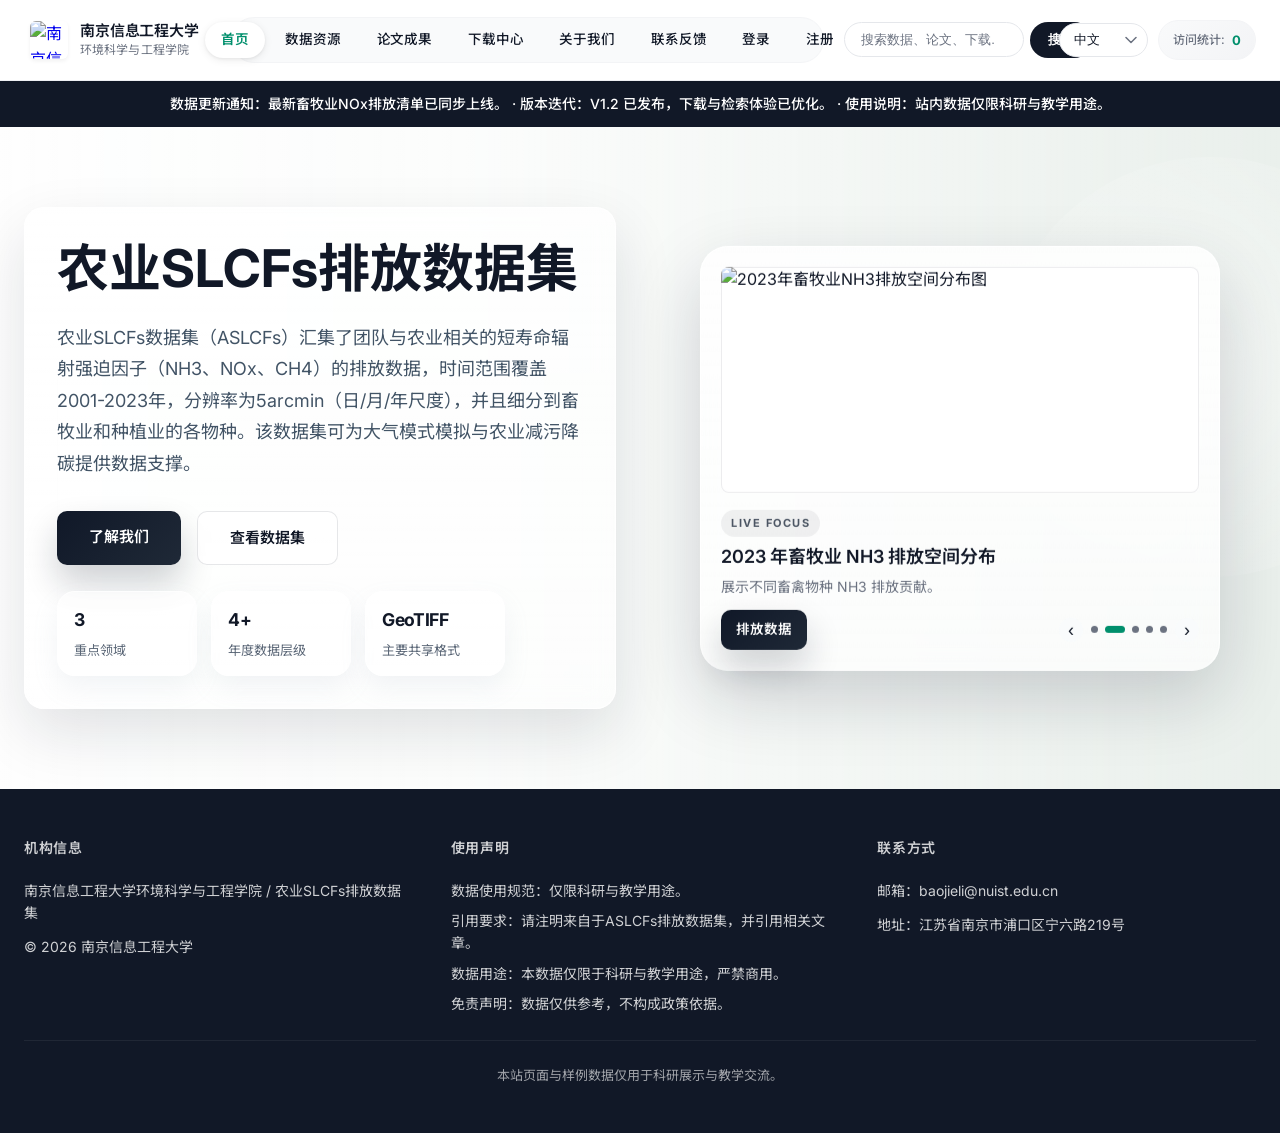
==== commit c3dc3373: "Add announcement loading timeout" ====
--- a/index.html
+++ b/index.html
@@ -12,8 +12,8 @@
   <link rel="preconnect" href="https://fonts.gstatic.com" crossorigin />
   <link rel="stylesheet" href="https://fonts.googleapis.com/css2?family=Inter:wght@300;400;500;600;700&family=Noto+Sans+SC:wght@300;400;500;600;700&display=swap" />
 
-  <link rel="stylesheet" href="styles-modern.css?v=20260602l" />
-  <script src="script.js?v=20260602l" defer></script>
+  <link rel="stylesheet" href="styles-modern.css?v=20260603a" />
+  <script src="script.js?v=20260604ann-timeout" defer></script>
 </head>
 <body data-page="home">
   <div class="page-shell">
@@ -101,3 +101,6 @@
 
 
 
+
+
+
--- a/styles-modern.css
+++ b/styles-modern.css
@@ -512,13 +512,13 @@
 .home-news-card {
   display: grid;
   position: absolute;
-  grid-template-columns: 350px minmax(0, 1fr);
-  grid-template-rows: auto;
-  gap: 22px;
-  width: min(700px, 92vw);
-  max-width: 700px;
-  min-height: 210px;
-  padding: 22px 24px;
+  grid-template-columns: 1fr;
+  grid-template-rows: auto auto;
+  gap: 16px;
+  width: min(520px, 88vw);
+  max-width: 520px;
+  min-height: 0;
+  padding: 20px;
   overflow: visible;
 }
 
@@ -569,7 +569,7 @@
 }
 
 .home-news-content .card-title {
-  margin-bottom: 8px;
+  margin-bottom: 6px;
   font-size: 18px;
   line-height: 1.35;
 }
@@ -577,7 +577,7 @@
 .home-news-content #newsText {
   margin-bottom: 0;
   font-size: 14px;
-  line-height: 1.65;
+  line-height: 1.6;
 }
 
 .home-news-link {
@@ -656,9 +656,9 @@
 }
 
 .floating-card.home-news-card {
-  width: min(700px, 92vw);
-  max-width: 700px;
-  padding: 22px 24px;
+  width: min(520px, 88vw);
+  max-width: 520px;
+  padding: 20px;
 }
 
 @keyframes float {
@@ -1165,28 +1165,98 @@
 
 /* 团队网格 */
 .team-grid {
+  display: flex;
+  flex-direction: column;
+  gap: 42px;
+}
+
+.team-group {
+  width: 100%;
+}
+
+.team-group-heading {
+  display: flex;
+  align-items: center;
+  gap: 12px;
+  margin-bottom: 22px;
+}
+
+.team-group-heading::after {
+  content: "";
+  flex: 1;
+  height: 1px;
+  background: #e6eaf0;
+}
+
+.team-group-heading h3 {
+  margin: 0;
+  padding: 5px 0;
+  font-size: 17px;
+  font-weight: 650;
+  color: var(--text-primary);
+  letter-spacing: 0;
+  position: relative;
+}
+
+.team-group-heading h3::before {
+  content: "";
+  position: absolute;
+  left: 0;
+  right: 0;
+  bottom: -1px;
+  height: 2px;
+  background: #9fb4c8;
+}
+
+.team-group-grid {
   display: grid;
-  grid-template-columns: repeat(auto-fill, minmax(250px, 1fr));
+  grid-template-columns: repeat(auto-fill, minmax(240px, 1fr));
   gap: 24px;
 }
 
-.team-grid .team-card:nth-child(3) {
-  grid-column-start: 1;
+.team-group-leader .team-group-grid {
+  grid-template-columns: repeat(2, minmax(280px, 1fr));
+  max-width: 690px;
 }
 
 .team-card {
+  position: relative;
+  overflow: hidden;
   text-align: center;
-  padding: 32px;
-  background: white;
-  border: 1px solid var(--border-light);
-  border-radius: var(--radius-lg);
-  transition: all 0.3s cubic-bezier(0.4, 0, 0.2, 1);
+  padding: 30px 28px 28px;
+  background: #ffffff;
+  border: 1px solid #e8edf3;
+  border-radius: 8px;
+  box-shadow: 0 1px 2px rgba(15, 23, 42, 0.025);
+  transition: border-color 0.2s ease, box-shadow 0.2s ease, transform 0.2s ease;
+}
+
+.team-card::before {
+  content: "";
+  position: absolute;
+  inset: 0 0 auto;
+  height: 3px;
+  background: #d8e1eb;
 }
 
 .team-card:hover {
-  box-shadow: var(--shadow-lg);
-  transform: translateY(-6px);
-  border-color: var(--accent-light);
+  transform: translateY(-2px);
+  box-shadow: 0 14px 28px rgba(15, 23, 42, 0.07);
+  border-color: #cfd8e3;
+}
+
+.team-card-leader {
+  padding: 36px 32px 32px;
+  border-color: #d5dee8;
+  background: linear-gradient(180deg, #fcfdff 0%, #ffffff 100%);
+}
+
+.team-card-leader::before {
+  background: #6f8faa;
+}
+
+.team-card-leader:hover {
+  border-color: #bfcbd8;
 }
 
 .team-card-placeholder {
@@ -1215,8 +1285,16 @@
   height: 100px;
   border-radius: 50%;
   object-fit: cover;
-  margin-bottom: 16px;
-  border: 3px solid var(--bg-secondary);
+  margin-bottom: 20px;
+  border: 1px solid #e5eaf1;
+  box-shadow: 0 0 0 6px #f8fafc, 0 8px 18px rgba(15, 23, 42, 0.08);
+}
+
+.team-card-leader img {
+  width: 110px;
+  height: 110px;
+  border-color: #d5dee8;
+  box-shadow: 0 0 0 7px #f3f6f9, 0 10px 20px rgba(15, 23, 42, 0.1);
 }
 
 .team-card img.team-photo-guwangjinli {
@@ -1245,7 +1323,7 @@
 
 .team-card h3 {
   font-size: 18px;
-  font-weight: 600;
+  font-weight: 650;
   color: var(--text-primary);
   margin-bottom: 8px;
 }
@@ -1253,6 +1331,17 @@
 .team-card p {
   font-size: 14px;
   color: var(--text-secondary);
+  line-height: 1.55;
+}
+
+.team-card-role {
+  margin-bottom: 5px;
+  color: #4f5f72;
+  font-weight: 500;
+}
+
+.team-card-research {
+  color: #667085;
 }
 
 /* 页脚 */
@@ -1605,6 +1694,206 @@
   min-width: 0;
 }
 
+/* Refined inventory sidebar: wider, calmer, and easier to scan. */
+.inventory-list-section {
+  grid-template-columns: 260px minmax(0, 1fr);
+  gap: 26px;
+  width: min(1280px, 100%);
+}
+
+.inventory-sidebar {
+  position: sticky;
+  top: 92px;
+  border: 1px solid rgba(15, 23, 42, 0.1);
+  border-radius: 8px;
+  box-shadow: 0 14px 34px rgba(15, 23, 42, 0.08);
+  padding: 14px;
+}
+
+.inventory-sidebar-title {
+  color: #0f172a;
+  font-size: 14px;
+  letter-spacing: 0.02em;
+  padding: 2px 2px 12px;
+  border-bottom: 1px solid rgba(148, 163, 184, 0.22);
+}
+
+.inventory-sidebar-toggle {
+  width: 8px;
+  height: 8px;
+  border-right: 2px solid #64748b;
+  border-bottom: 2px solid #64748b;
+  transform: rotate(45deg) translateY(-2px);
+}
+
+.inventory-menu {
+  gap: 2px;
+  max-height: calc(100vh - 182px);
+  padding: 12px 3px 0 0;
+  scrollbar-width: thin;
+  scrollbar-color: rgba(100, 116, 139, 0.35) transparent;
+}
+
+.inventory-menu::-webkit-scrollbar {
+  width: 6px;
+}
+
+.inventory-menu::-webkit-scrollbar-thumb {
+  background: rgba(100, 116, 139, 0.32);
+  border-radius: 999px;
+}
+
+.inventory-menu a {
+  min-height: 32px;
+  color: #475569;
+  font-size: 13px;
+  line-height: 1.35;
+  padding: 6px 28px 6px 10px;
+  border-radius: 6px;
+  transition: background-color 0.18s ease, color 0.18s ease, box-shadow 0.18s ease;
+}
+
+.inventory-menu a:hover,
+.inventory-menu a.active {
+  color: #0f766e;
+  background: rgba(13, 148, 136, 0.08);
+}
+
+.inventory-menu a.active {
+  font-weight: 700;
+  box-shadow: inset 3px 0 0 #0f766e;
+}
+
+.inventory-menu-group {
+  color: #0f172a;
+  margin: 2px 0 6px;
+  font-size: 12px !important;
+  text-transform: uppercase;
+  letter-spacing: 0.08em;
+  padding: 4px 4px 6px 2px !important;
+}
+
+.inventory-menu-child {
+  overflow-wrap: anywhere;
+}
+
+.inventory-menu-child::before {
+  top: 0;
+  bottom: 0;
+  width: 1px;
+  height: auto;
+  border-radius: 0;
+  background: rgba(148, 163, 184, 0.32);
+  transform: none;
+}
+
+.inventory-menu-parent::after {
+  content: "";
+  right: 11px;
+  width: 7px;
+  height: 7px;
+  border-right: 1.8px solid #94a3b8;
+  border-bottom: 1.8px solid #94a3b8;
+  color: transparent;
+  font-size: 0;
+  transform: translateY(-60%) rotate(-45deg);
+}
+
+.inventory-menu-parent.is-expanded::after {
+  transform: translateY(-70%) rotate(45deg);
+}
+
+.inventory-menu a.has-active-descendant {
+  color: #0f766e !important;
+  background: rgba(13, 148, 136, 0.045);
+}
+
+.inventory-menu-level-1 {
+  padding-left: 12px !important;
+  font-size: 13.5px !important;
+  color: #0f172a !important;
+}
+
+.inventory-menu-level-1::before {
+  display: none;
+}
+
+.inventory-menu-level-2 {
+  padding-left: 24px !important;
+  color: #1e293b !important;
+}
+
+.inventory-menu-level-2::before {
+  left: 12px;
+}
+
+.inventory-menu-level-3 {
+  padding-left: 38px !important;
+  color: #334155 !important;
+}
+
+.inventory-menu-level-3::before {
+  left: 25px;
+}
+
+.inventory-menu-level-4 {
+  padding-left: 52px !important;
+  color: #475569 !important;
+}
+
+.inventory-menu-level-4::before {
+  left: 38px;
+}
+
+.inventory-menu-level-5 {
+  padding-left: 66px !important;
+  color: #64748b !important;
+}
+
+.inventory-menu-level-5::before {
+  left: 51px;
+}
+
+.inventory-menu-disabled {
+  color: #94a3b8 !important;
+}
+
+.inventory-menu > .inventory-menu-group {
+  display: block;
+  margin: 4px 0 8px;
+  padding: 0 4px 2px !important;
+  color: #64748b;
+  font-size: 11px !important;
+  font-weight: 700;
+  letter-spacing: 0.08em;
+  line-height: 1.4;
+  text-transform: uppercase;
+}
+
+.inventory-menu-level-1 {
+  min-height: 42px;
+  margin: 2px 0 4px;
+  padding: 8px 34px 8px 14px !important;
+  border: 1px solid transparent;
+  background: rgba(248, 250, 252, 0.82);
+}
+
+.inventory-menu-level-1:hover,
+.inventory-menu-level-1.has-active-descendant {
+  border-color: rgba(13, 148, 136, 0.16);
+  background: rgba(240, 253, 250, 0.72);
+}
+
+.inventory-menu-level-1.active {
+  border-color: rgba(13, 148, 136, 0.26);
+  background: rgba(240, 253, 250, 0.88);
+  box-shadow: inset 3px 0 0 #0f766e, 0 8px 18px rgba(15, 118, 110, 0.08);
+}
+
+.inventory-menu-level-1.inventory-menu-parent::after {
+  right: 14px;
+}
+
 .inventory-table-head {
   display: grid;
   grid-template-columns: minmax(180px, 1fr) minmax(0, 2fr);
@@ -3733,8 +4022,9 @@
     padding-top: 16px;
   }
 
-  .team-grid .team-card:nth-child(3) {
-    grid-column-start: auto;
+  .team-group-leader .team-group-grid {
+    grid-template-columns: 1fr;
+    max-width: none;
   }
 
   body[data-page="about"] .content-section:first-of-type {
@@ -3861,3 +4151,29 @@
     grid-template-columns: 1fr;
   }
 }
+
+@media (max-width: 1024px) {
+  .inventory-sidebar {
+    position: static;
+    display: block;
+    max-height: none;
+  }
+
+  .inventory-menu {
+    max-height: 420px;
+  }
+}
+
+@media (max-width: 768px) {
+  .inventory-list-section {
+    gap: 14px;
+  }
+
+  .inventory-sidebar {
+    padding: 12px;
+  }
+
+  .inventory-menu {
+    max-height: 360px;
+  }
+}
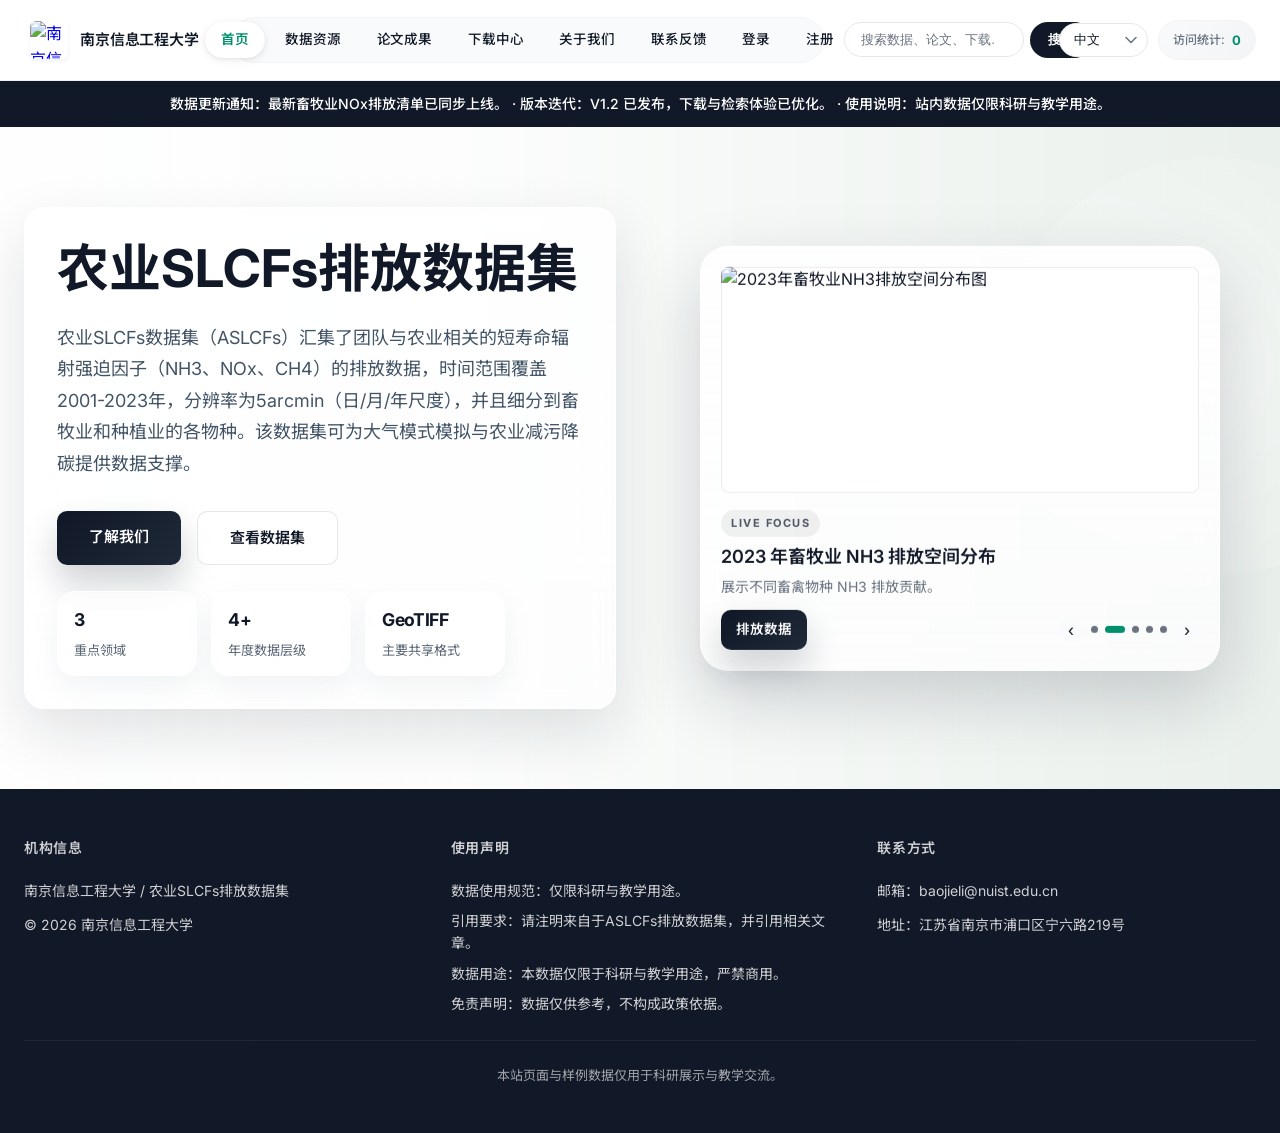
==== commit f62676a7: "Update brand subtitle and footer organization" ====
--- a/index.html
+++ b/index.html
@@ -12,8 +12,8 @@
   <link rel="preconnect" href="https://fonts.gstatic.com" crossorigin />
   <link rel="stylesheet" href="https://fonts.googleapis.com/css2?family=Inter:wght@300;400;500;600;700&family=Noto+Sans+SC:wght@300;400;500;600;700&display=swap" />
 
-  <link rel="stylesheet" href="styles-modern.css?v=20260603a" />
-  <script src="script.js?v=20260604ann-timeout" defer></script>
+  <link rel="stylesheet" href="styles-modern.css?v=20260604brand-footer" />
+  <script src="script.js?v=20260604brand-footer" defer></script>
 </head>
 <body data-page="home">
   <div class="page-shell">
